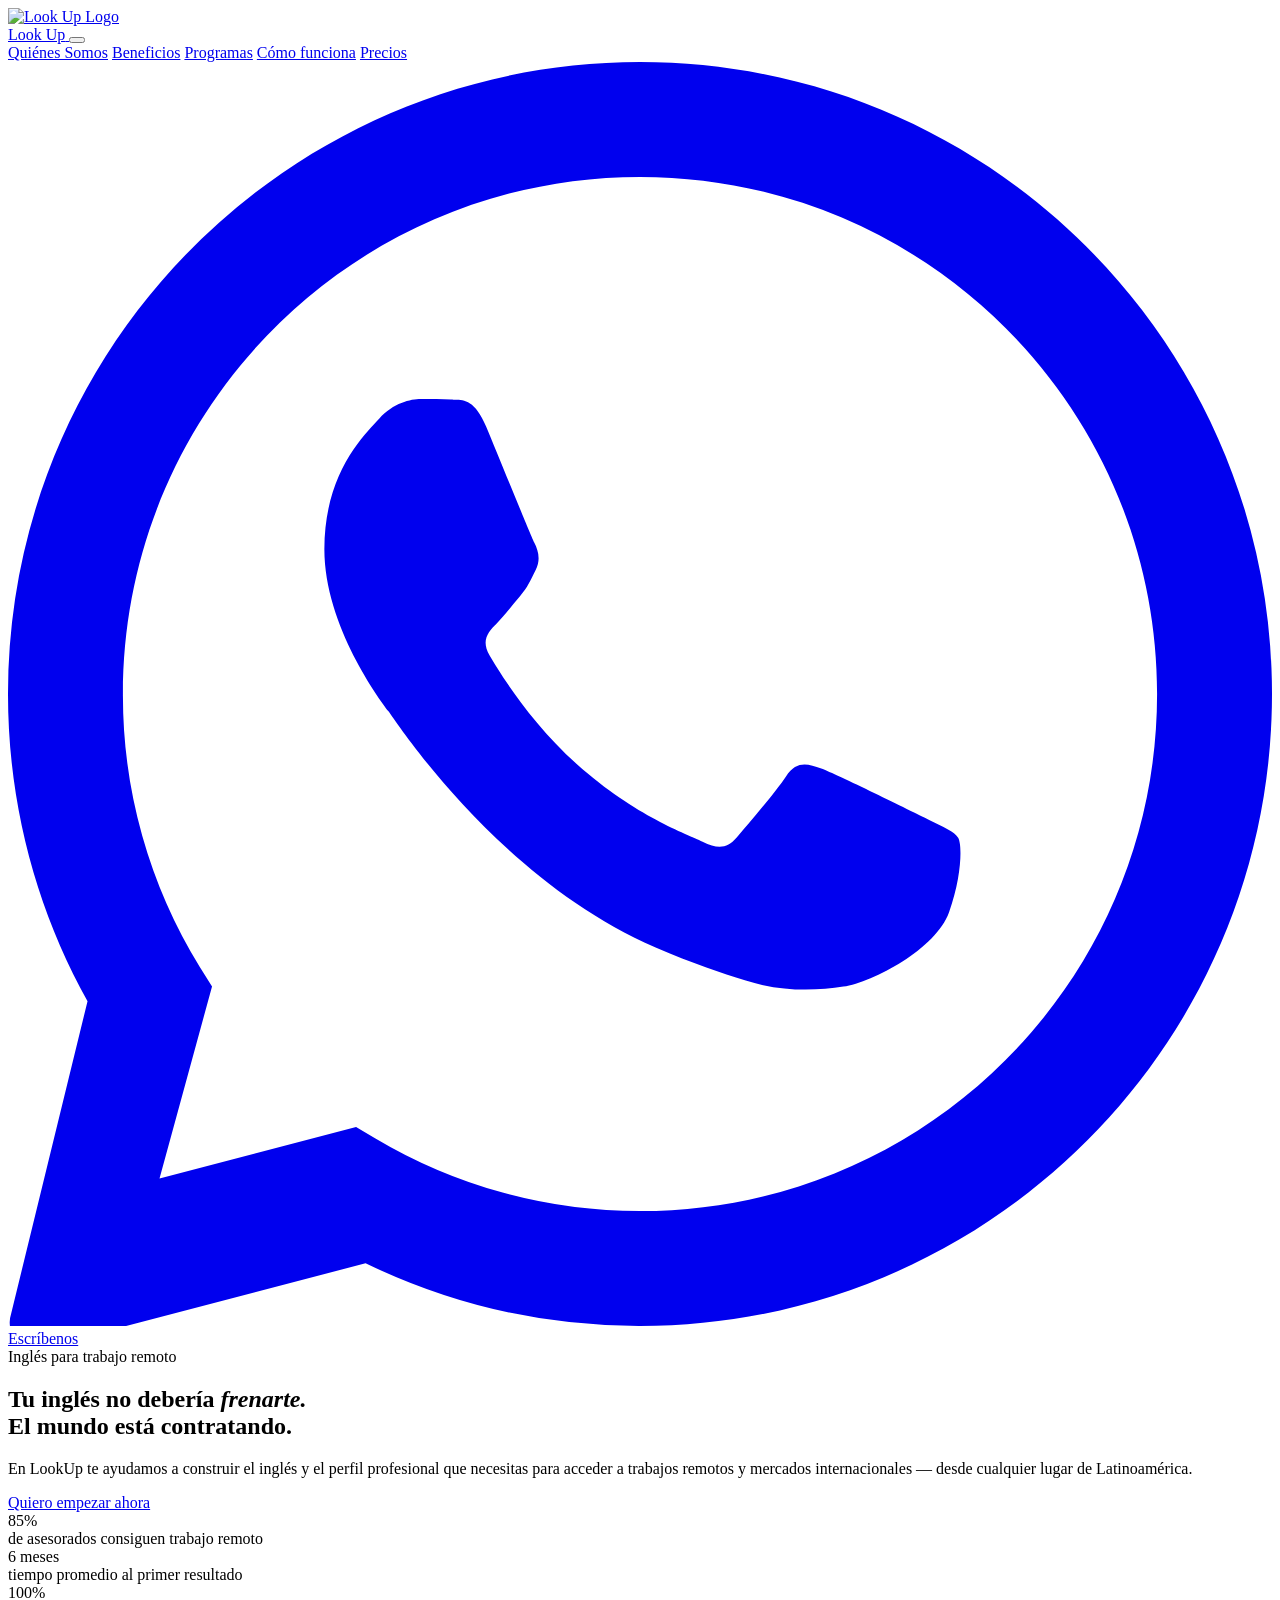
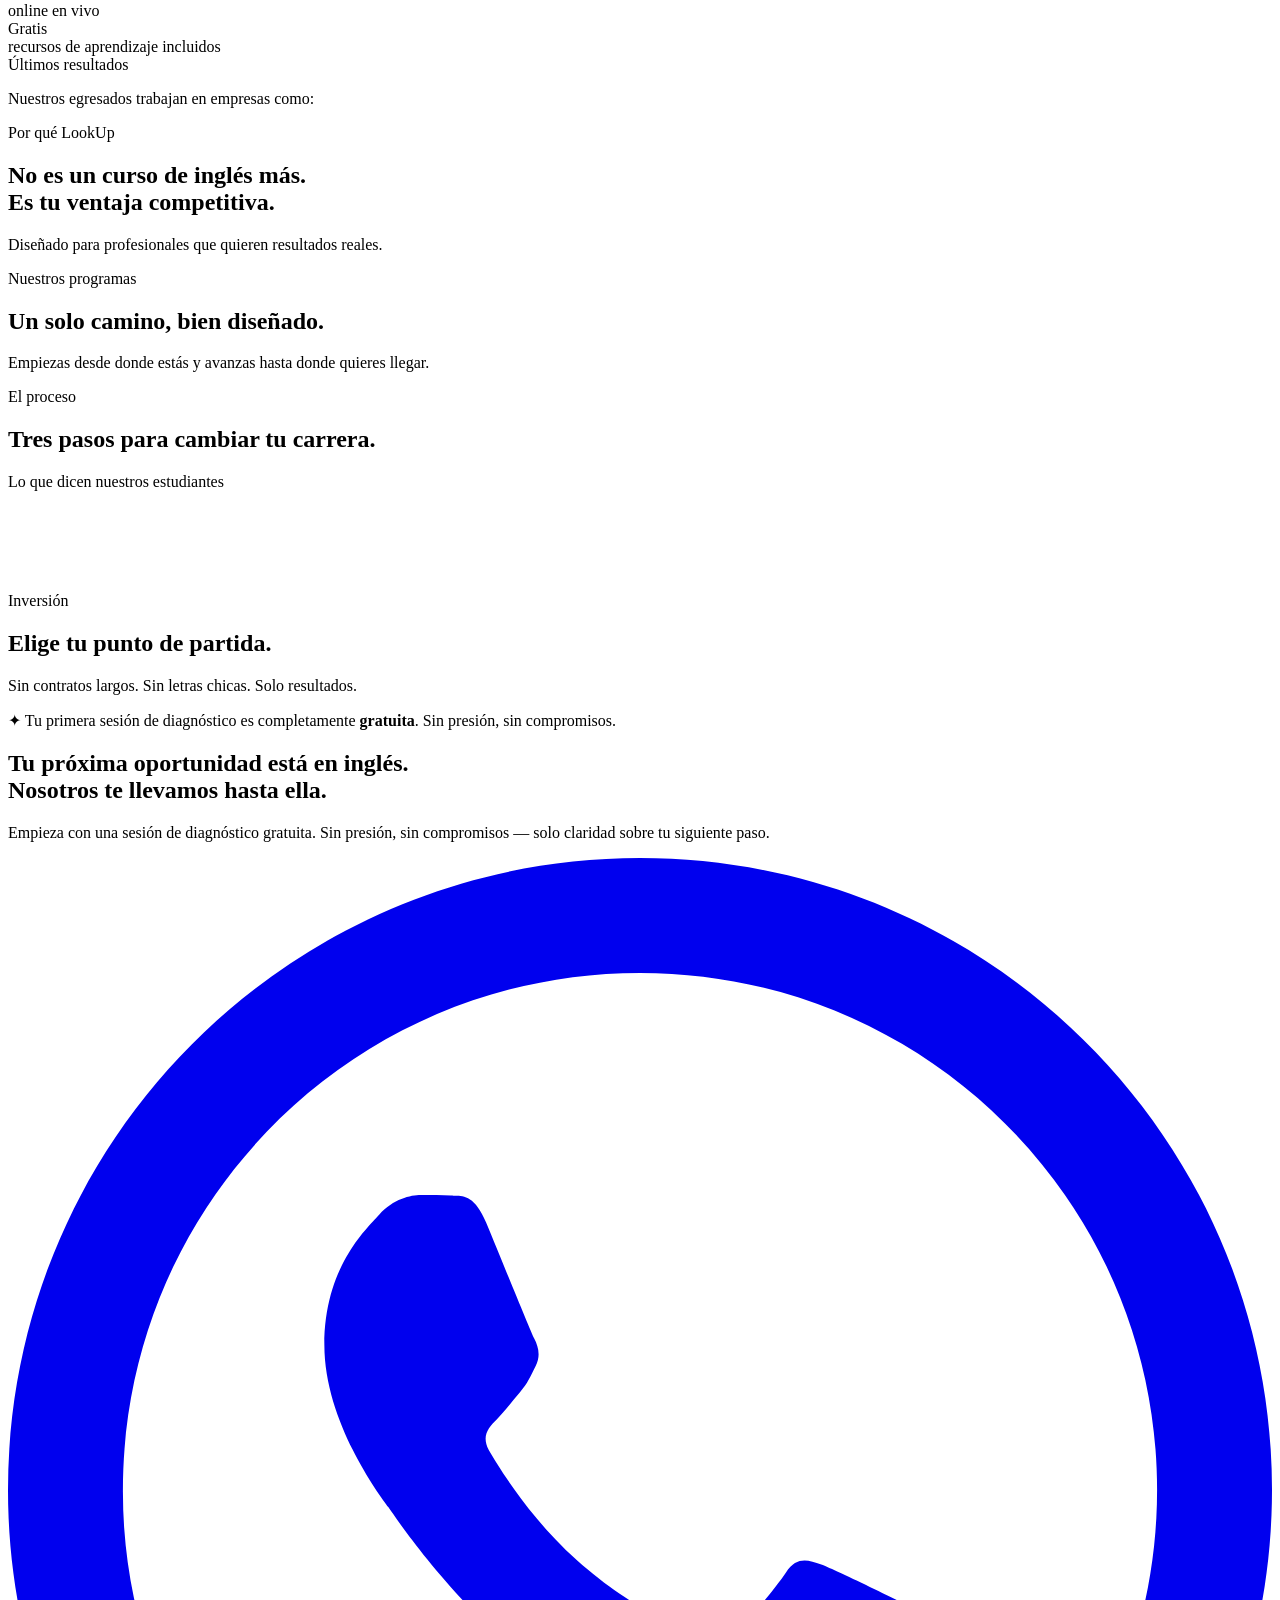
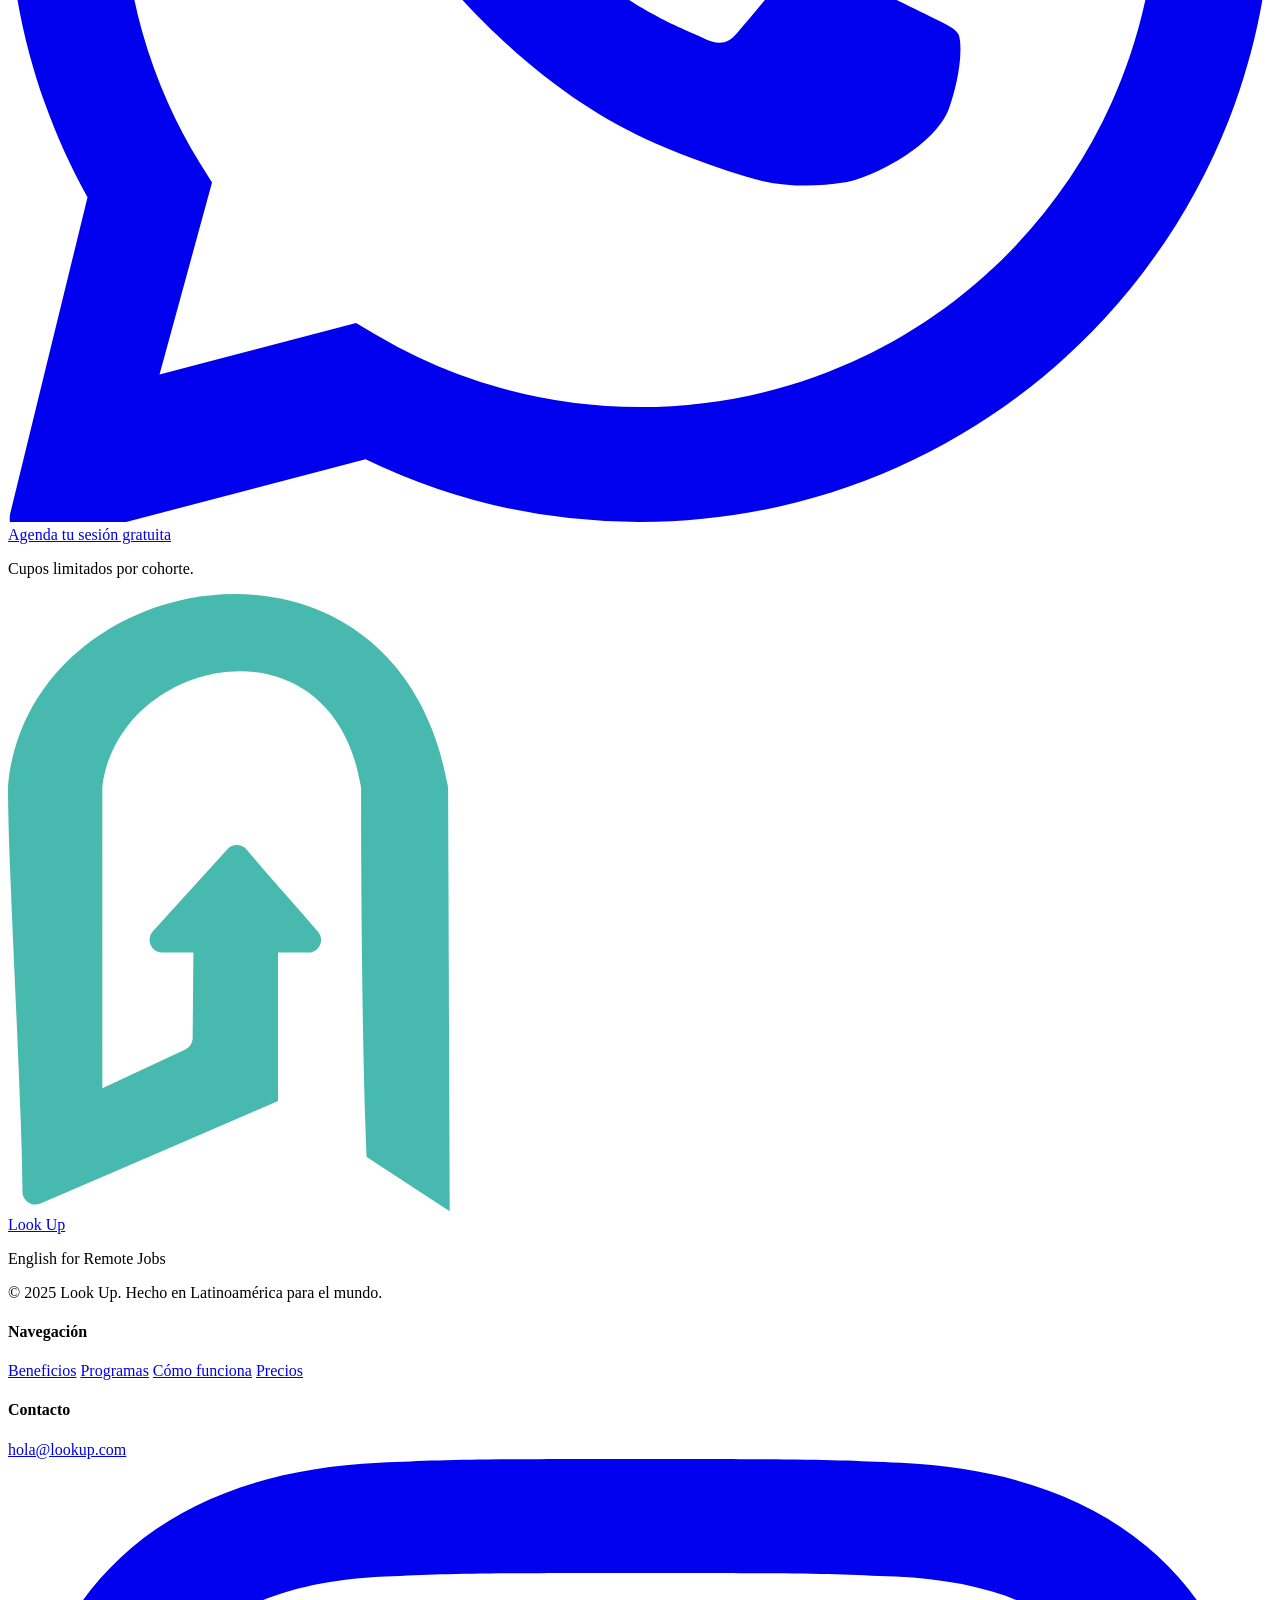
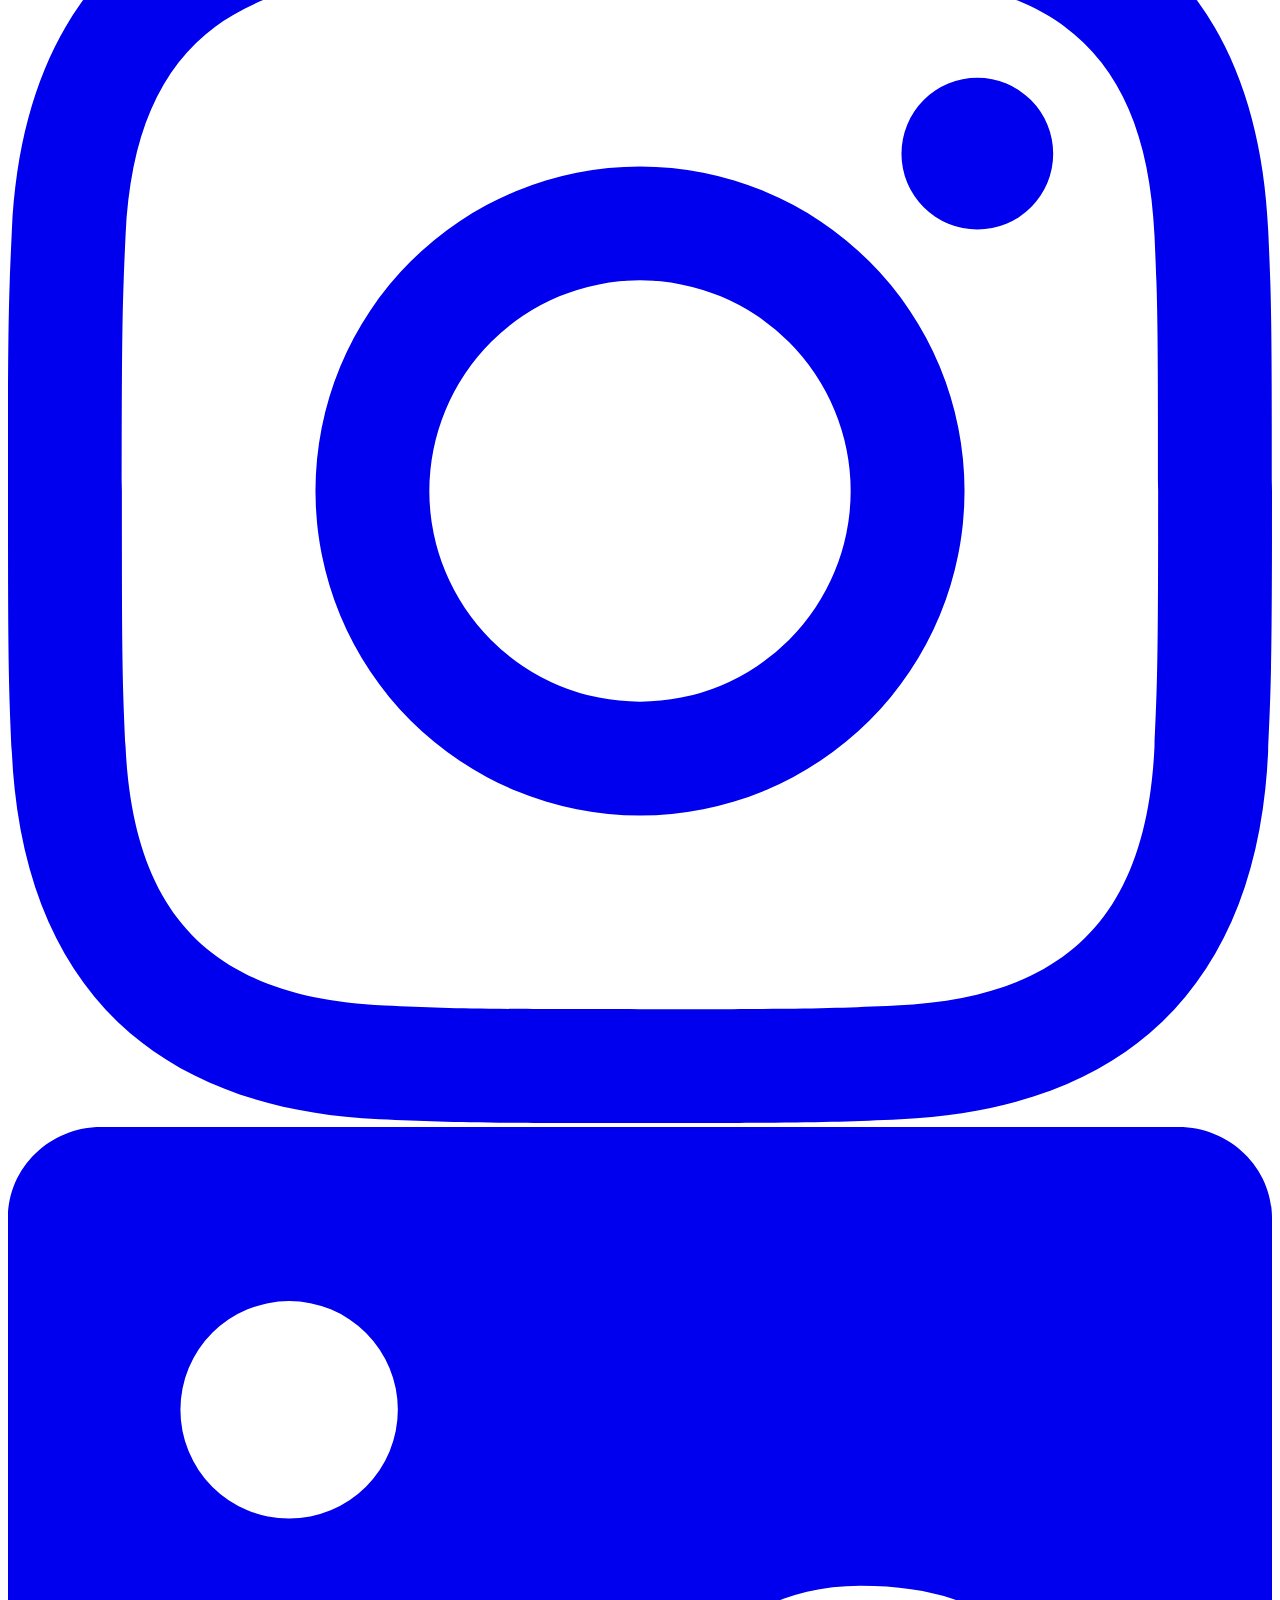
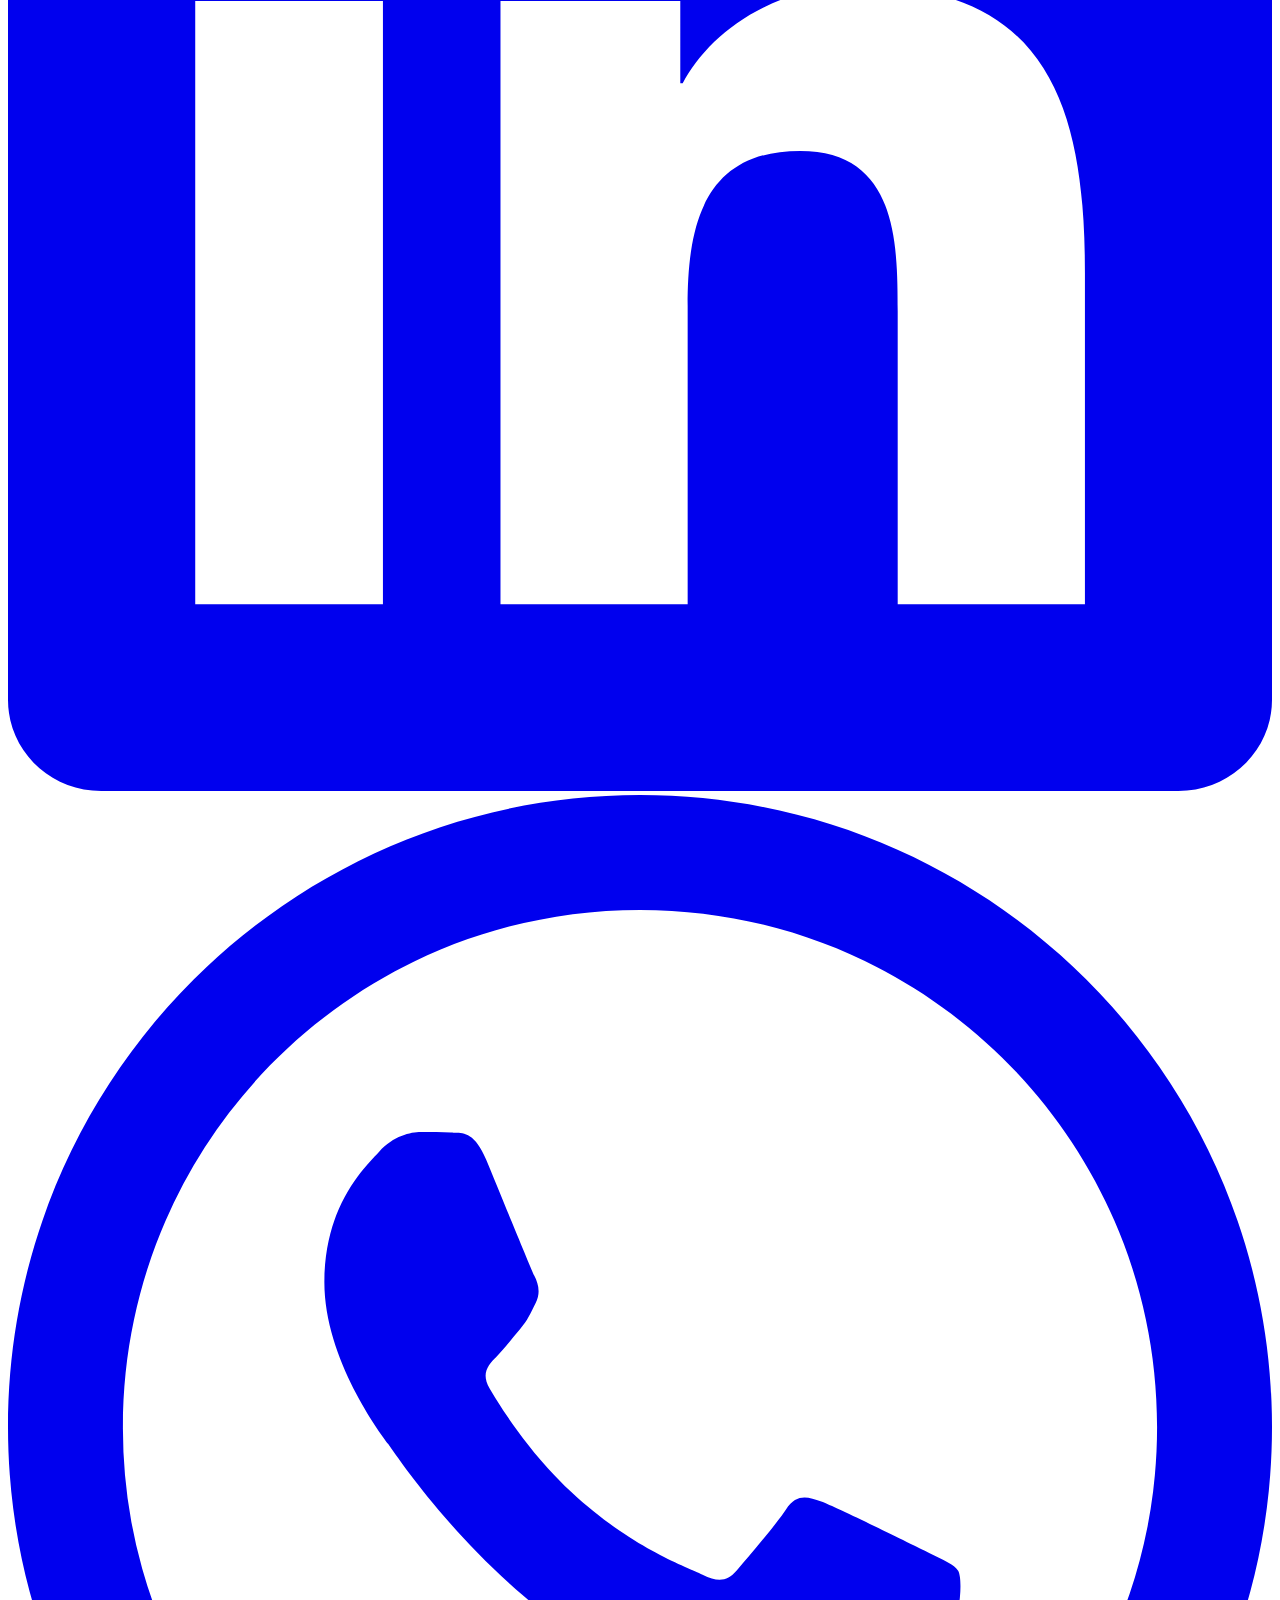
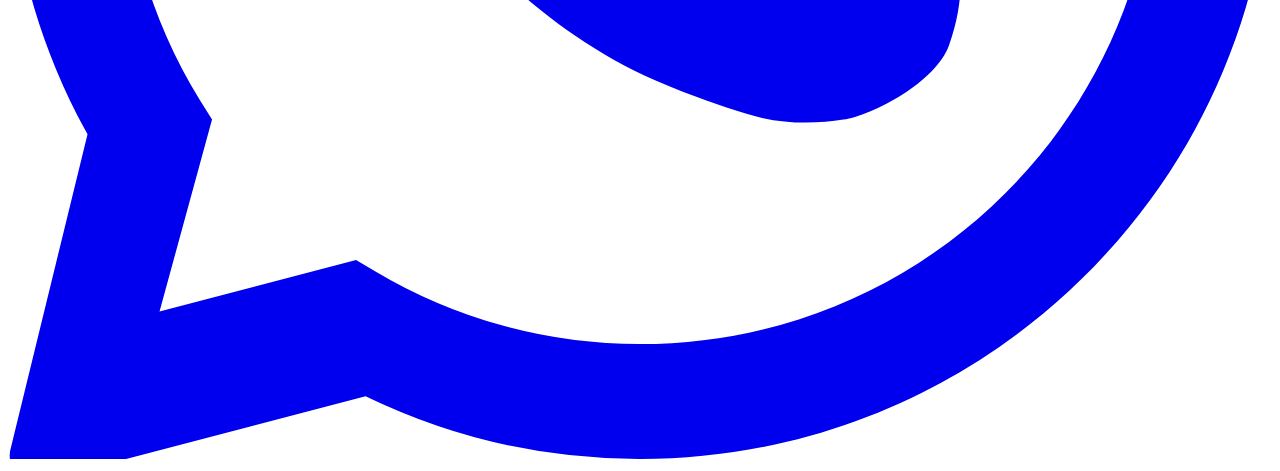
==== index.html @ 1da0ea74 "new file:   Images/LookUpLogoHorisontal.png 	new file:   Images/LookUpSingleLogo.svg 	new file:   Im" ====
<!DOCTYPE html>
<html lang="es">
<head>
  <meta charset="UTF-8" />
  <meta name="viewport" content="width=device-width, initial-scale=1.0" />
  <title>Look Up — English for Remote Jobs</title>
  <link rel="preconnect" href="https://fonts.googleapis.com" />
  <link rel="preconnect" href="https://fonts.gstatic.com" crossorigin />
  <link href="https://fonts.googleapis.com/css2?family=Inter:wght@400;500;600;700;800&display=swap" rel="stylesheet" />
  <link rel="stylesheet" href="/Front-End/Styles/landing-page.css" />
</head>
<body>

  <!-- ── NAV ── -->
  <nav id="navbar">
    <div class="container nav-inner">
      <a href="#" class="logo">
        <div class="logo-icon">
          <img src="/Front-End/Images/LookUpSingleLogo.svg" alt="Look Up Logo" />
        </div>
        <span>Look Up</span>
      </a>

      <button class="nav-toggle" id="navToggle" aria-label="Abrir menú">
        <span></span><span></span><span></span>
      </button>

      <div class="nav-links" id="navLinks">
        <a href="/Front-End/aboutUs.html">Quiénes Somos</a>
        <a href="#beneficios">Beneficios</a>
        <a href="#programas">Programas</a>
        <a href="#como-funciona">Cómo funciona</a>
        <a href="#precios">Precios</a>
        <a href="https://wa.link/rjn44n" target="_blank" class="btn-whatsapp">
          <svg class="wa-icon" viewBox="0 0 24 24" fill="currentColor">
            <path d="M17.472 14.382c-.297-.149-1.758-.867-2.03-.967-.273-.099-.471-.148-.67.15-.197.297-.767.966-.94 1.164-.173.199-.347.223-.644.075-.297-.15-1.255-.463-2.39-1.475-.883-.788-1.48-1.761-1.653-2.059-.173-.297-.018-.458.13-.606.134-.133.298-.347.446-.52.149-.174.198-.298.298-.497.099-.198.05-.371-.025-.52-.075-.149-.669-1.612-.916-2.207-.242-.579-.487-.5-.669-.51-.173-.008-.371-.01-.57-.01-.198 0-.52.074-.792.372-.272.297-1.04 1.016-1.04 2.479 0 1.462 1.065 2.875 1.213 3.074.149.198 2.096 3.2 5.077 4.487.709.306 1.262.489 1.694.625.712.227 1.36.195 1.871.118.571-.085 1.758-.719 2.006-1.413.248-.694.248-1.289.173-1.413-.074-.124-.272-.198-.57-.347z"/>
            <path d="M12 0C5.373 0 0 5.373 0 12c0 2.117.549 4.107 1.51 5.833L.057 23.776a.5.5 0 00.609.637l6.123-1.604A11.945 11.945 0 0012 24c6.627 0 12-5.373 12-12S18.627 0 12 0zm0 21.818a9.808 9.808 0 01-5.031-1.383l-.36-.214-3.732.978.997-3.645-.235-.374A9.818 9.818 0 012.182 12C2.182 6.57 6.57 2.182 12 2.182S21.818 6.57 21.818 12 17.43 21.818 12 21.818z"/>
          </svg>
          Escríbenos
        </a>
      </div>
    </div>
  </nav>

  <!-- ── HERO ── -->
  <section id="hero">
    <div class="container hero-grid">

      <div class="hero-copy">
        <div class="hero-badge">
          <span class="badge-dot"></span>
          Inglés para trabajo remoto
        </div>
        <h1>Tu inglés no debería <em>frenarte.</em><br>El mundo está contratando.</h1>
        <p>En LookUp te ayudamos a construir el inglés y el perfil profesional que necesitas para acceder a trabajos remotos y mercados internacionales — desde cualquier lugar de Latinoamérica.</p>
        <a href="https://wa.me/TUNUMERO" target="_blank" class="btn-primary">Quiero empezar ahora</a>

        <div class="hero-stats">
          <div class="hero-stat">
            <div class="hero-stat-num">85%</div>
            <div class="hero-stat-label">de asesorados consiguen trabajo remoto</div>
          </div>
          <div class="hero-stat">
            <div class="hero-stat-num">6 meses</div>
            <div class="hero-stat-label">tiempo promedio al primer resultado</div>
          </div>
          <div class="hero-stat">
            <div class="hero-stat-num">100%</div>
            <div class="hero-stat-label">online en vivo</div>
          </div>
          <div class="hero-stat">
            <div class="hero-stat-num">Gratis</div>
            <div class="hero-stat-label">recursos de aprendizaje incluidos</div>
          </div>
        </div>
      </div>

      <div class="hero-visual">
        <div class="hero-card">
          <div class="card-header">
            <span class="live-dot"></span>
            <span>Últimos resultados</span>
          </div>
          <div id="heroCarousel" class="carousel-track"></div>
          <div id="heroDots" class="carousel-dots"></div>
        </div>
      </div>

    </div>
  </section>

  <!-- ── TRUST BAR ── -->
  <section id="trust">
    <div class="container trust-inner">
      <p class="trust-label">Nuestros egresados trabajan en empresas como:</p>
      <div id="trustLogos" class="trust-logos"></div>
    </div>
  </section>

  <!-- ── BENEFICIOS ── -->
 <section id="beneficios">
    <div class="container">
      <div class="section-header center">
        <span class="section-tag">Por qué LookUp</span>
        <h2 class="section-title">No es un curso de inglés más.<br>Es tu ventaja competitiva.</h2>
        <p class="section-sub">Diseñado para profesionales que quieren resultados reales.</p>
      </div>
      <div class="benefits-grid" id="benefitsGrid"></div>
    </div>
  </section>

  <!-- ── PROGRAMAS ── -->
  <section id="programas">
    <div class="container">
      <div class="section-header center">
        <span class="section-tag">Nuestros programas</span>
        <h2 class="section-title">Un solo camino, bien diseñado.</h2>
        <p class="section-sub">Empiezas desde donde estás y avanzas hasta donde quieres llegar.</p>
      </div>
      <div class="programs-grid" id="programsGrid"></div>
    </div>
  </section>

  <!-- ── CÓMO FUNCIONA ── -->
  <section id="como-funciona">
    <div class="container">
      <div class="section-header center">
        <span class="section-tag">El proceso</span>
        <h2 class="section-title">Tres pasos para cambiar tu carrera.</h2>
      </div>
      <div class="steps-grid" id="stepsGrid"></div>
    </div>
  </section>

  <!-- ── TESTIMONIOS ── -->
  <section id="testimonios">
    <div class="container">
      <div class="section-header center">
        <span class="section-tag">Lo que dicen nuestros estudiantes</span>
        <h2 class="section-title" style="color:white;">Ellos ya dieron el primer paso.</h2>
        <p class="section-sub" style="color:rgba(255,255,255,0.6);">Profesionales latinoamericanos que apostaron por su crecimiento.</p>
      </div>
      <div class="testimonials-grid" id="testimonialsGrid"></div>
    </div>
  </section>

  <!-- ── PRECIOS ── -->
  <section id="precios">
    <div class="container">
      <div class="section-header center">
        <span class="section-tag">Inversión</span>
        <h2 class="section-title">Elige tu punto de partida.</h2>
        <p class="section-sub">Sin contratos largos. Sin letras chicas. Solo resultados.</p>
      </div>
      <div class="pricing-grid" id="pricingGrid"></div>
      <p class="pricing-note">✦ Tu primera sesión de diagnóstico es completamente <strong>gratuita</strong>. Sin presión, sin compromisos.</p>
    </div>
  </section>

  <!-- ── CTA FINAL ── -->
  <section id="cta-final">
    <div class="container cta-final-inner">
      <h2>Tu próxima oportunidad está en inglés.<br><span>Nosotros te llevamos hasta ella.</span></h2>
      <p>Empieza con una sesión de diagnóstico gratuita. Sin presión, sin compromisos — solo claridad sobre tu siguiente paso.</p>
      <a href="https://wa.me/+59164843357" target="_blank" class="btn-primary btn-large">
        <svg class="wa-icon" viewBox="0 0 24 24" fill="currentColor">
          <path d="M17.472 14.382c-.297-.149-1.758-.867-2.03-.967-.273-.099-.471-.148-.67.15-.197.297-.767.966-.94 1.164-.173.199-.347.223-.644.075-.297-.15-1.255-.463-2.39-1.475-.883-.788-1.48-1.761-1.653-2.059-.173-.297-.018-.458.13-.606.134-.133.298-.347.446-.52.149-.174.198-.298.298-.497.099-.198.05-.371-.025-.52-.075-.149-.669-1.612-.916-2.207-.242-.579-.487-.5-.669-.51-.173-.008-.371-.01-.57-.01-.198 0-.52.074-.792.372-.272.297-1.04 1.016-1.04 2.479 0 1.462 1.065 2.875 1.213 3.074.149.198 2.096 3.2 5.077 4.487.709.306 1.262.489 1.694.625.712.227 1.36.195 1.871.118.571-.085 1.758-.719 2.006-1.413.248-.694.248-1.289.173-1.413-.074-.124-.272-.198-.57-.347z"/>
          <path d="M12 0C5.373 0 0 5.373 0 12c0 2.117.549 4.107 1.51 5.833L.057 23.776a.5.5 0 00.609.637l6.123-1.604A11.945 11.945 0 0012 24c6.627 0 12-5.373 12-12S18.627 0 12 0zm0 21.818a9.808 9.808 0 01-5.031-1.383l-.36-.214-3.732.978.997-3.645-.235-.374A9.818 9.818 0 012.182 12C2.182 6.57 6.57 2.182 12 2.182S21.818 6.57 21.818 12 17.43 21.818 12 21.818z"/>
        </svg>
        Agenda tu sesión gratuita
      </a>
      <p class="cta-note">Cupos limitados por cohorte.</p>
    </div>
  </section>

  <!-- ── FOOTER ── -->
  <footer id="footer">
    <div class="container footer-inner">
      <div class="footer-brand">
        <a href="#" class="logo logo-light">
          <div class="logo-icon">
            <img src="./Images/LookUpSingleLogo.svg" alt="Look Up Logo" />
          </div>
          <span>Look Up</span>
        </a>
        <p class="footer-tagline">English for Remote Jobs</p>
        <p class="footer-copy">© 2025 Look Up. Hecho en Latinoamérica para el mundo.</p>
      </div>
      <div class="footer-links">
        <h4>Navegación</h4>
        <a href="#beneficios">Beneficios</a>
        <a href="#programas">Programas</a>
        <a href="#como-funciona">Cómo funciona</a>
        <a href="#precios">Precios</a>
      </div>
      <div class="footer-contact">
        <h4>Contacto</h4>
        <a href="mailto:hola@lookup.com">hola@lookup.com</a>
        <div class="social-links">
          <a href="https://www.instagram.com/look_up_aprende_ingles?utm_source=ig_web_button_share_sheet&igsh=ZDNlZDc0MzIxNw==" aria-label="Instagram" class="social-btn">
            <svg viewBox="0 0 24 24" fill="currentColor"><path d="M12 2.163c3.204 0 3.584.012 4.85.07 3.252.148 4.771 1.691 4.919 4.919.058 1.265.069 1.645.069 4.849 0 3.205-.012 3.584-.069 4.849-.149 3.225-1.664 4.771-4.919 4.919-1.266.058-1.644.07-4.85.07-3.204 0-3.584-.012-4.849-.07-3.26-.149-4.771-1.699-4.919-4.92-.058-1.265-.07-1.644-.07-4.849 0-3.204.013-3.583.07-4.849.149-3.227 1.664-4.771 4.919-4.919 1.266-.057 1.645-.069 4.849-.069zM12 0C8.741 0 8.333.014 7.053.072 2.695.272.273 2.69.073 7.052.014 8.333 0 8.741 0 12c0 3.259.014 3.668.072 4.948.2 4.358 2.618 6.78 6.98 6.98C8.333 23.986 8.741 24 12 24c3.259 0 3.668-.014 4.948-.072 4.354-.2 6.782-2.618 6.979-6.98.059-1.28.073-1.689.073-4.948 0-3.259-.014-3.667-.072-4.947-.196-4.354-2.617-6.78-6.979-6.98C15.668.014 15.259 0 12 0zm0 5.838a6.162 6.162 0 100 12.324 6.162 6.162 0 000-12.324zM12 16a4 4 0 110-8 4 4 0 010 8zm6.406-11.845a1.44 1.44 0 100 2.881 1.44 1.44 0 000-2.881z"/></svg>
          </a>
          <a href="https://www.linkedin.com/company/lookuplearningtowork/" aria-label="LinkedIn" class="social-btn">
            <svg viewBox="0 0 24 24" fill="currentColor"><path d="M20.447 20.452h-3.554v-5.569c0-1.328-.027-3.037-1.852-3.037-1.853 0-2.136 1.445-2.136 2.939v5.667H9.351V9h3.414v1.561h.046c.477-.9 1.637-1.85 3.37-1.85 3.601 0 4.267 2.37 4.267 5.455v6.286zM5.337 7.433a2.062 2.062 0 01-2.063-2.065 2.064 2.064 0 112.063 2.065zm1.782 13.019H3.555V9h3.564v11.452zM22.225 0H1.771C.792 0 0 .774 0 1.729v20.542C0 23.227.792 24 1.771 24h20.451C23.2 24 24 23.227 24 22.271V1.729C24 .774 23.2 0 22.222 0h.003z"/></svg>
          </a>
          <a href="https://wa.link/puxu5v" target="_blank" aria-label="WhatsApp" class="social-btn">
            <svg viewBox="0 0 24 24" fill="currentColor"><path d="M17.472 14.382c-.297-.149-1.758-.867-2.03-.967-.273-.099-.471-.148-.67.15-.197.297-.767.966-.94 1.164-.173.199-.347.223-.644.075-.297-.15-1.255-.463-2.39-1.475-.883-.788-1.48-1.761-1.653-2.059-.173-.297-.018-.458.13-.606.134-.133.298-.347.446-.52.149-.174.198-.298.298-.497.099-.198.05-.371-.025-.52-.075-.149-.669-1.612-.916-2.207-.242-.579-.487-.5-.669-.51-.173-.008-.371-.01-.57-.01-.198 0-.52.074-.792.372-.272.297-1.04 1.016-1.04 2.479 0 1.462 1.065 2.875 1.213 3.074.149.198 2.096 3.2 5.077 4.487.709.306 1.262.489 1.694.625.712.227 1.36.195 1.871.118.571-.085 1.758-.719 2.006-1.413.248-.694.248-1.289.173-1.413-.074-.124-.272-.198-.57-.347z"/><path d="M12 0C5.373 0 0 5.373 0 12c0 2.117.549 4.107 1.51 5.833L.057 23.776a.5.5 0 00.609.637l6.123-1.604A11.945 11.945 0 0012 24c6.627 0 12-5.373 12-12S18.627 0 12 0zm0 21.818a9.808 9.808 0 01-5.031-1.383l-.36-.214-3.732.978.997-3.645-.235-.374A9.818 9.818 0 012.182 12C2.182 6.57 6.57 2.182 12 2.182S21.818 6.57 21.818 12 17.43 21.818 12 21.818z"/></svg>
          </a>
        </div>
      </div>
    </div>
  </footer>

<script src="/Front-End/data.js"></script>
<script src="/Front-End/main.js"></script>
</body>
</html>
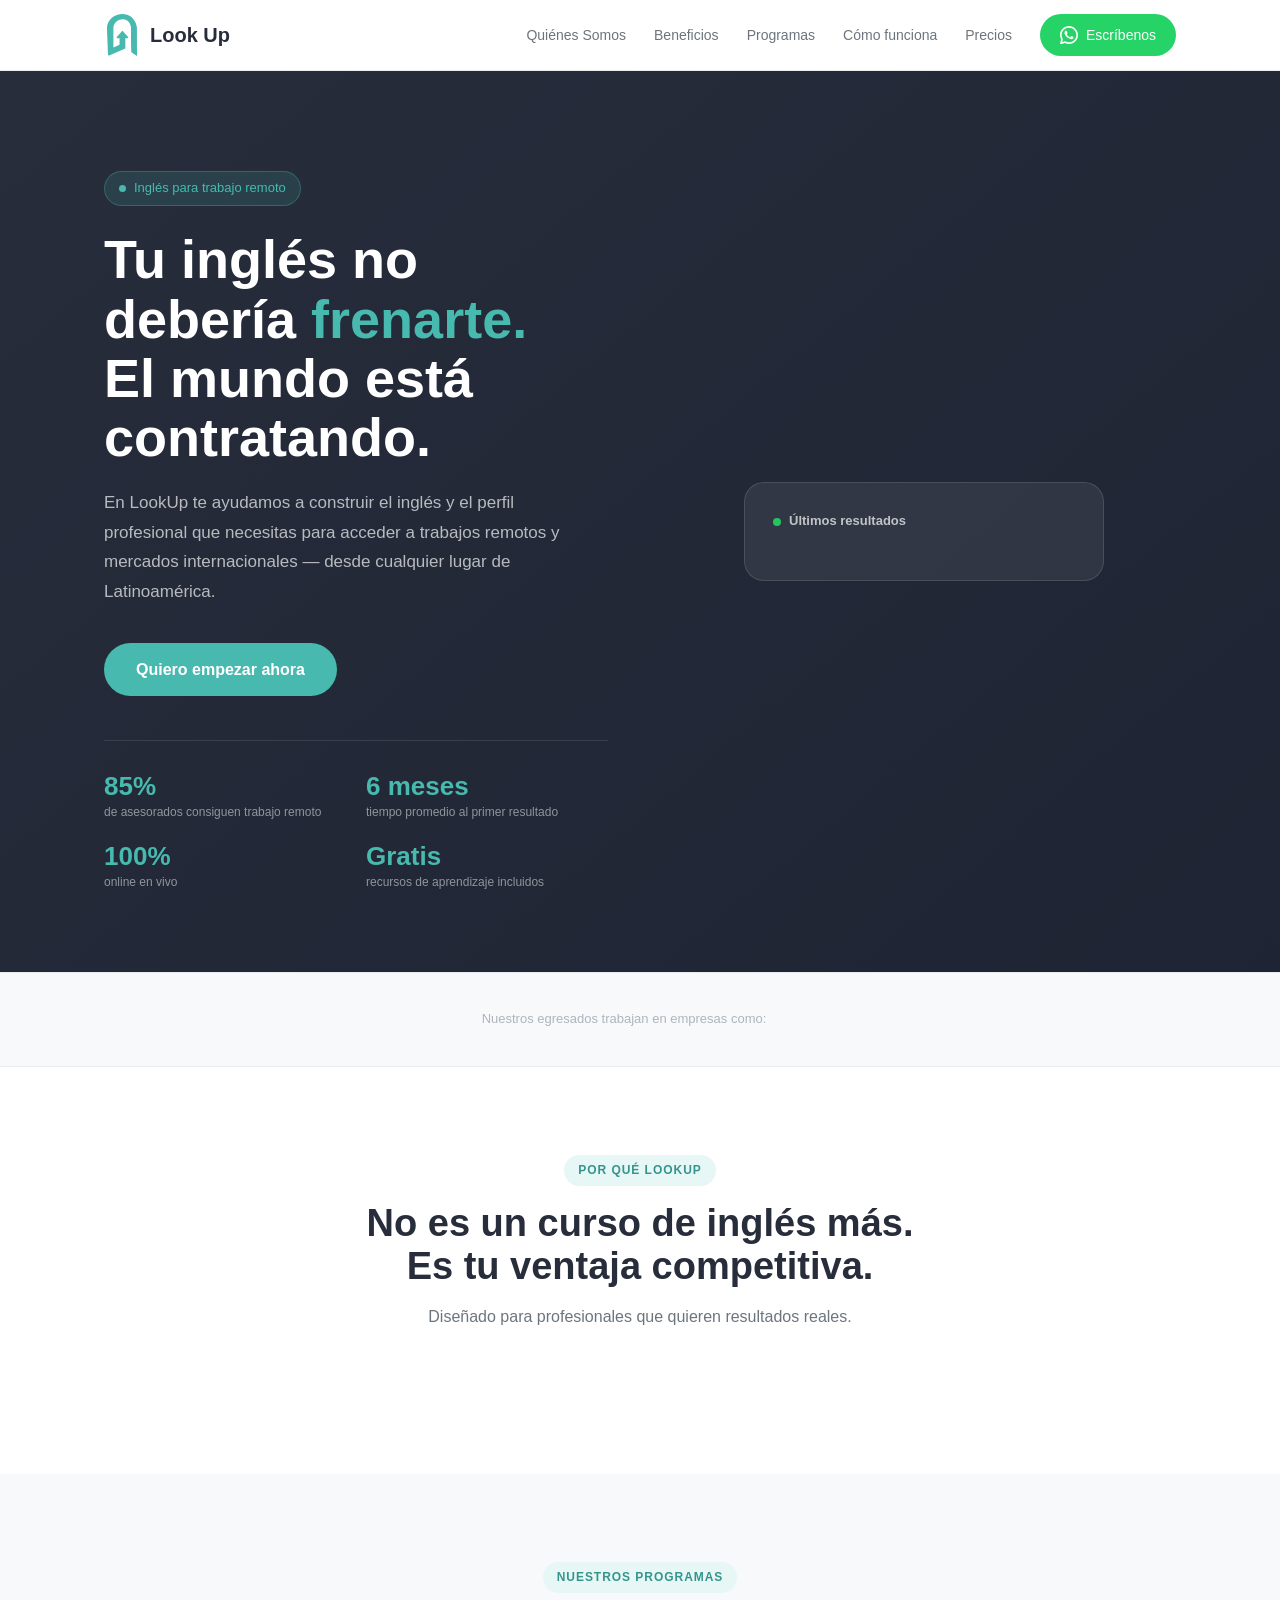
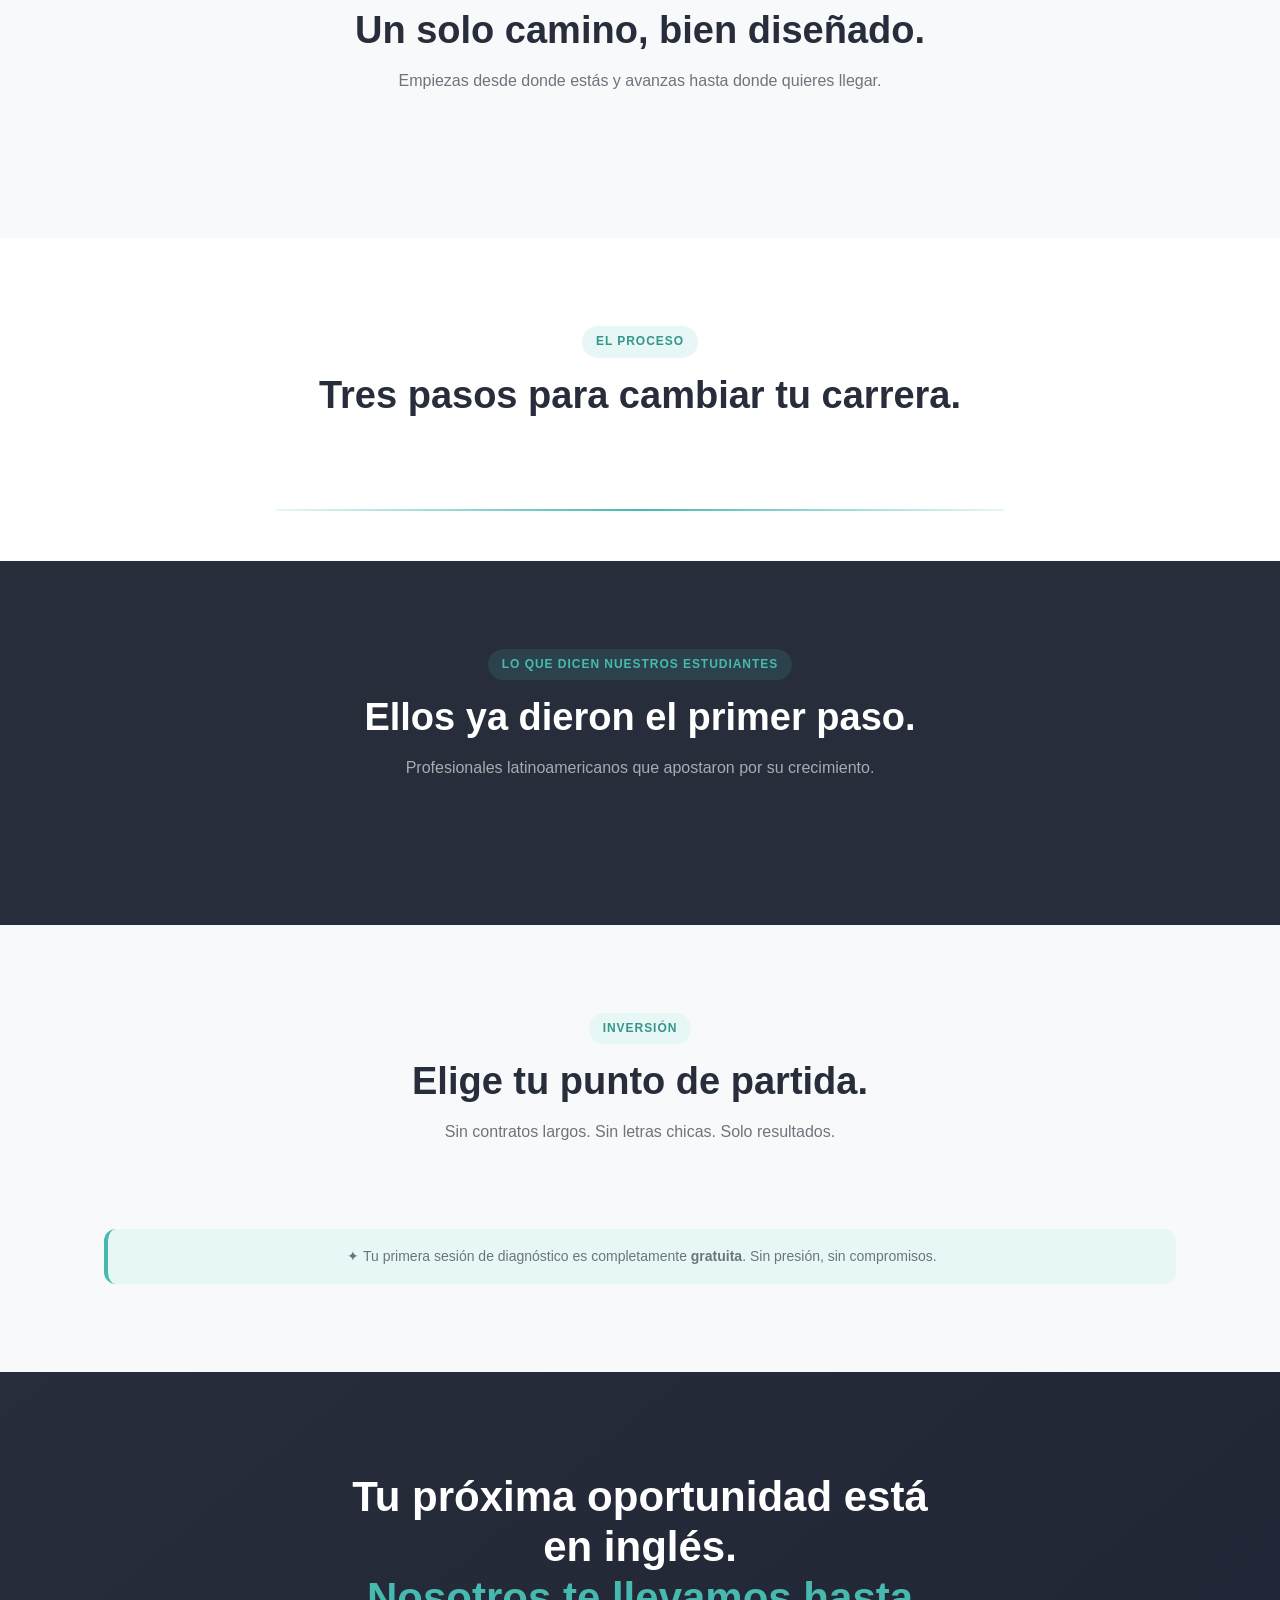
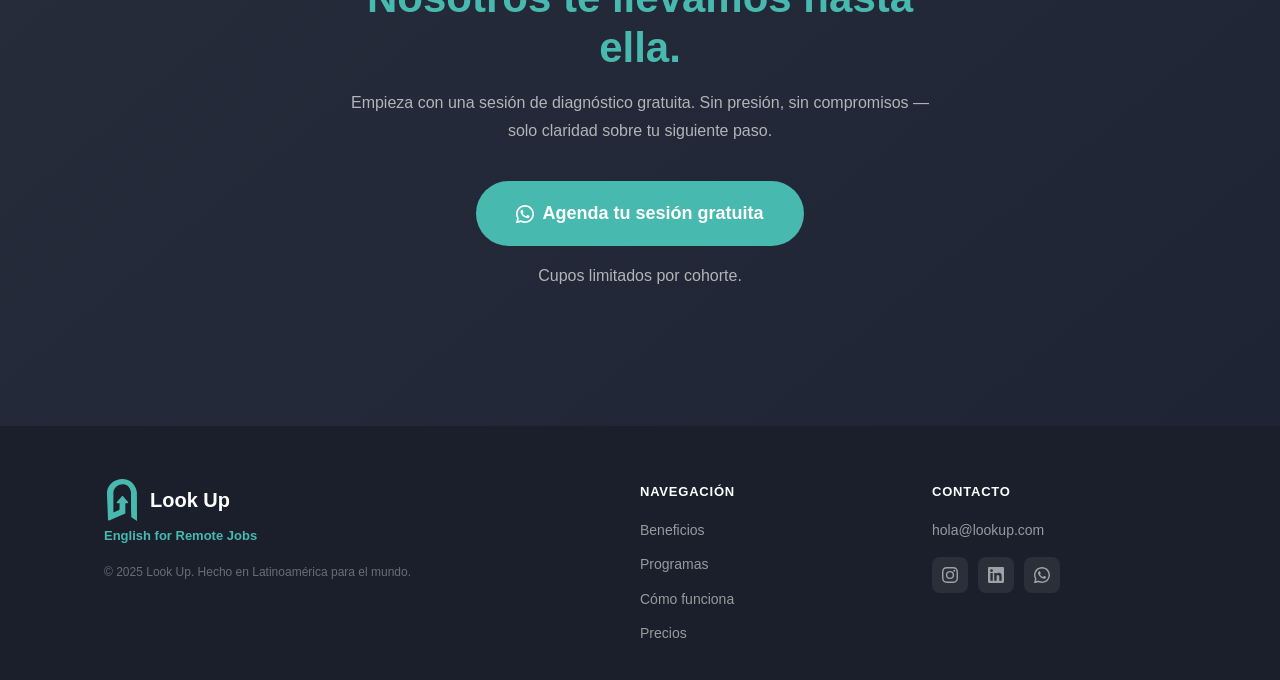
==== commit 08142228: "modified:   index.html" ====
--- a/index.html
+++ b/index.html
@@ -7,16 +7,16 @@
   <link rel="preconnect" href="https://fonts.googleapis.com" />
   <link rel="preconnect" href="https://fonts.gstatic.com" crossorigin />
   <link href="https://fonts.googleapis.com/css2?family=Inter:wght@400;500;600;700;800&display=swap" rel="stylesheet" />
-  <link rel="stylesheet" href="/Front-End/Styles/landing-page.css" />
+  <link rel="stylesheet" href="Styles/landing-page.css" />
 </head>
 <body>
 
   <!-- ── NAV ── -->
   <nav id="navbar">
     <div class="container nav-inner">
-      <a href="#" class="logo">
+      <a href="/index.html" class="logo">
         <div class="logo-icon">
-          <img src="/Front-End/Images/LookUpSingleLogo.svg" alt="Look Up Logo" />
+          <img src="Images/LookUpSingleLogo.svg" alt="Look Up Logo" />
         </div>
         <span>Look Up</span>
       </a>
--- a/Styles/landing-page.css
+++ b/Styles/landing-page.css
@@ -0,0 +1,894 @@
+/* ═══════════════════════════════════════════
+   DESIGN SYSTEM
+   Primary:  #47B9AF (teal)
+   Dark:     #272D3B (navy)
+   Font:     Inter
+═══════════════════════════════════════════ */
+
+:root {
+  --teal:        #47B9AF;
+  --teal-dark:   #35958C;
+  --teal-light:  #E6F7F6;
+  --navy:        #272D3B;
+  --navy-light:  #3D4559;
+  --white:       #FFFFFF;
+  --gray-50:     #F8F9FA;
+  --gray-100:    #F1F3F5;
+  --gray-200:    #E9ECEF;
+  --gray-400:    #ADB5BD;
+  --gray-600:    #6C757D;
+  --wa-green:    #25D366;
+  --wa-dark:     #1DA851;
+  --font:        'Inter', sans-serif;
+  --radius-sm:   8px;
+  --radius-md:   12px;
+  --radius-lg:   20px;
+  --radius-pill: 50px;
+  --shadow:      0 4px 24px rgba(39, 45, 59, 0.08);
+  --shadow-lg:   0 8px 40px rgba(39, 45, 59, 0.14);
+}
+
+/* ── RESET ── */
+*, *::before, *::after { box-sizing: border-box; margin: 0; padding: 0; }
+html { scroll-behavior: smooth; }
+body { font-family: var(--font); color: var(--navy); background: var(--white); line-height: 1.6; }
+a { text-decoration: none; color: inherit; }
+img { max-width: 100%; display: block; }
+
+/* ── LAYOUT ── */
+.container { max-width: 1120px; margin: 0 auto; padding: 0 24px; }
+section { padding: 88px 0; }
+
+/* ── TYPOGRAPHY UTILITIES ── */
+.section-tag {
+  display: inline-block;
+  background: var(--teal-light);
+  color: var(--teal-dark);
+  font-size: 12px;
+  font-weight: 600;
+  letter-spacing: 0.08em;
+  text-transform: uppercase;
+  padding: 6px 14px;
+  border-radius: var(--radius-pill);
+  margin-bottom: 16px;
+}
+.section-title {
+  font-size: clamp(26px, 4vw, 38px);
+  font-weight: 800;
+  color: var(--navy);
+  line-height: 1.15;
+  margin-bottom: 14px;
+}
+.section-sub {
+  font-size: 16px;
+  color: var(--gray-600);
+  line-height: 1.7;
+  max-width: 560px;
+}
+.section-header.center { text-align: center; margin-bottom: 56px; }
+.section-header.center .section-sub { margin: 0 auto; }
+
+/* ── BUTTONS ── */
+.btn-primary {
+  display: inline-flex;
+  align-items: center;
+  gap: 8px;
+  background: var(--teal);
+  color: var(--white);
+  font-family: var(--font);
+  font-size: 16px;
+  font-weight: 600;
+  padding: 14px 32px;
+  border-radius: var(--radius-pill);
+  border: none;
+  cursor: pointer;
+  transition: background 0.2s, transform 0.15s;
+}
+.btn-primary:hover { background: var(--teal-dark); transform: translateY(-2px); }
+.btn-primary.btn-large { font-size: 18px; padding: 18px 40px; }
+
+.btn-whatsapp {
+  display: inline-flex;
+  align-items: center;
+  gap: 8px;
+  background: var(--wa-green);
+  color: var(--white)!important;
+  font-family: var(--font);
+  font-size: 14px;
+  font-weight: 600;
+  padding: 10px 20px;
+  border-radius: var(--radius-pill);
+  transition: background 0.2s, transform 0.15s;
+}
+.btn-whatsapp:hover { background: var(--wa-dark); transform: translateY(-1px); }
+.wa-icon { width: 18px; height: 18px; flex-shrink: 0; }
+
+/* ═══════════════════════════════════════════
+   NAV
+═══════════════════════════════════════════ */
+#navbar {
+  position: sticky;
+  top: 0;
+  z-index: 100;
+  background: rgba(255, 255, 255, 0.96);
+  backdrop-filter: blur(10px);
+  border-bottom: 1px solid var(--gray-200);
+  padding: 14px 0;
+}
+.nav-inner { display: flex; align-items: center; justify-content: space-between; gap: 24px; }
+
+.logo {
+  display: flex;
+  align-items: center;
+  gap: 10px;
+  font-size: 20px;
+  font-weight: 800;
+  color: var(--navy);
+  flex-shrink: 0;
+}
+.logo-icon {
+  width: 36px;
+  height: 36px;
+  /*background: var(--navy);*/
+  border-radius: var(--radius-sm);
+  display: flex;
+  align-items: center;
+  justify-content: center;
+}
+.logo-icon img { width: 42px; height: 42px; }
+
+.nav-links {
+  display: flex;
+  align-items: center;
+  gap: 28px;
+}
+.nav-links a {
+  font-size: 14px;
+  font-weight: 500;
+  color: var(--gray-600);
+  transition: color 0.2s;
+}
+.nav-links a:hover { color: var(--teal); }
+
+/* Hamburger */
+.nav-toggle {
+  display: none;
+  flex-direction: column;
+  gap: 5px;
+  background: none;
+  border: none;
+  cursor: pointer;
+  padding: 4px;
+}
+.nav-toggle span {
+  display: block;
+  width: 24px;
+  height: 2px;
+  background: var(--navy);
+  border-radius: 2px;
+  transition: transform 0.3s, opacity 0.3s;
+}
+
+/* ═══════════════════════════════════════════
+   HERO
+═══════════════════════════════════════════ */
+#hero {
+  background: linear-gradient(140deg, var(--navy) 0%, #1E2433 100%);
+  color: var(--white);
+  padding: 100px 0 80px;
+  overflow: hidden;
+}
+.hero-grid {
+  display: grid;
+  grid-template-columns: 1fr 1fr;
+  gap: 64px;
+  align-items: center;
+}
+
+/* Badge */
+.hero-badge {
+  display: inline-flex;
+  align-items: center;
+  gap: 8px;
+  background: rgba(71, 185, 175, 0.15);
+  border: 1px solid rgba(71, 185, 175, 0.3);
+  color: var(--teal);
+  font-size: 13px;
+  font-weight: 500;
+  padding: 6px 14px;
+  border-radius: var(--radius-pill);
+  margin-bottom: 24px;
+}
+.badge-dot {
+  width: 7px;
+  height: 7px;
+  background: var(--teal);
+  border-radius: 50%;
+  animation: pulse 2s infinite;
+}
+@keyframes pulse {
+  0%, 100% { opacity: 1; }
+  50% { opacity: 0.4; }
+}
+
+/* Headline */
+.hero-copy h1 {
+  font-size: clamp(34px, 5vw, 54px);
+  font-weight: 800;
+  line-height: 1.1;
+  color: var(--white);
+  margin-bottom: 20px;
+}
+.hero-copy h1 em { color: var(--teal); font-style: normal; }
+.hero-copy > p {
+  font-size: 17px;
+  color: rgba(255, 255, 255, 0.68);
+  max-width: 480px;
+  line-height: 1.75;
+  margin-bottom: 36px;
+}
+
+/* Stats row */
+.hero-stats {
+  display: grid;
+  grid-template-columns: repeat(2, 1fr);
+  gap: 20px;
+  margin-top: 44px;
+  padding-top: 32px;
+  border-top: 1px solid rgba(255, 255, 255, 0.1);
+}
+.hero-stat-num {
+  font-size: 26px;
+  font-weight: 800;
+  color: var(--teal);
+  line-height: 1;
+  margin-bottom: 4px;
+}
+.hero-stat-label { font-size: 12px; color: rgba(255, 255, 255, 0.5); }
+
+/* Carousel card */
+.hero-visual { display: flex; justify-content: center; }
+.hero-card {
+  background: rgba(255, 255, 255, 0.07);
+  border: 1px solid rgba(255, 255, 255, 0.12);
+  border-radius: var(--radius-lg);
+  padding: 28px;
+  width: 100%;
+  max-width: 360px;
+}
+.card-header {
+  display: flex;
+  align-items: center;
+  gap: 8px;
+  font-size: 13px;
+  font-weight: 600;
+  color: rgba(255, 255, 255, 0.7);
+  margin-bottom: 20px;
+}
+.live-dot {
+  width: 8px;
+  height: 8px;
+  background: #22C55E;
+  border-radius: 50%;
+  animation: pulse 1.5s infinite;
+}
+
+/* Carousel slide */
+.carousel-slide { display: none; }
+.carousel-slide.active { display: block; }
+.carousel-slide .slide-result {
+  font-size: 15px;
+  font-weight: 700;
+  color: var(--white);
+  margin-bottom: 12px;
+}
+.slide-meta {
+  display: flex;
+  align-items: center;
+  justify-content: space-between;
+  padding-top: 14px;
+  border-top: 1px solid rgba(255, 255, 255, 0.1);
+}
+.slide-name { font-size: 13px; font-weight: 600; color: rgba(255,255,255,0.85); }
+.slide-info { font-size: 12px; color: rgba(255,255,255,0.5); margin-top: 2px; }
+.slide-company {
+  font-size: 11px;
+  font-weight: 700;
+  background: rgba(71,185,175,0.2);
+  color: var(--teal);
+  padding: 4px 10px;
+  border-radius: var(--radius-pill);
+}
+.slide-time {
+  font-size: 12px;
+  color: rgba(255,255,255,0.5);
+  margin-top: 10px;
+}
+
+/* Dots */
+.carousel-dots {
+  display: flex;
+  gap: 6px;
+  margin-top: 20px;
+  justify-content: center;
+}
+.dot {
+  width: 6px;
+  height: 6px;
+  border-radius: 50%;
+  background: rgba(255, 255, 255, 0.25);
+  cursor: pointer;
+  transition: background 0.3s, width 0.3s;
+}
+.dot.active { background: var(--teal); width: 18px; border-radius: 3px; }
+
+/* ═══════════════════════════════════════════
+   ABOUT US
+═══════════════════════════════════════════ */
+#about { background: var(--gray-50); }
+
+.about-mv-grid {
+  display: grid;
+  grid-template-columns: 1fr 1fr;
+  gap: 24px;
+  margin-bottom: 64px;
+}
+.about-mv-card {
+  background: var(--white);
+  border: 1px solid var(--gray-200);
+  border-radius: var(--radius-lg);
+  padding: 36px 32px;
+  transition: box-shadow 0.2s, transform 0.2s;
+}
+.about-mv-card:hover { box-shadow: var(--shadow); transform: translateY(-3px); }
+.about-mv-icon {
+  font-size: 28px;
+  margin-bottom: 16px;
+  width: 56px;
+  height: 56px;
+  background: var(--teal-light);
+  border-radius: 14px;
+  display: flex;
+  align-items: center;
+  justify-content: center;
+}
+.about-mv-card h3 {
+  font-size: 18px;
+  font-weight: 700;
+  color: var(--navy);
+  margin-bottom: 12px;
+}
+.about-mv-card p {
+  font-size: 15px;
+  color: var(--gray-600);
+  line-height: 1.75;
+}
+
+/* Founders */
+/*.founders-label { text-align: center; margin-bottom: 32px; }
+
+.founders-grid {
+  display: grid;
+  grid-template-columns: repeat(2, 1fr);
+  gap: 28px;
+  max-width: 800px;
+  margin: 0 auto;
+}
+.founder-card {
+  background: var(--white);
+  border: 1px solid var(--gray-200);
+  border-radius: var(--radius-lg);
+  padding: 36px 32px;
+  text-align: center;
+  transition: box-shadow 0.2s, transform 0.2s;
+}
+.founder-card:hover { box-shadow: var(--shadow-lg); transform: translateY(-4px); }
+
+.founder-avatar {
+  width: 88px;
+  height: 88px;
+  border-radius: 50%;
+  background: linear-gradient(135deg, var(--teal) 0%, var(--teal-dark) 100%);
+  color: var(--white);
+  font-size: 28px;
+  font-weight: 800;
+  display: flex;
+  align-items: center;
+  justify-content: center;
+  margin: 0 auto 20px;
+  border: 4px solid var(--teal-light);
+}
+.founder-name {
+  font-size: 20px;
+  font-weight: 800;
+  color: var(--navy);
+  margin-bottom: 6px;
+}
+.founder-role {
+  font-size: 13px;
+  font-weight: 600;
+  color: var(--teal-dark);
+  background: var(--teal-light);
+  padding: 4px 14px;
+  border-radius: var(--radius-pill);
+  display: inline-block;
+  margin-bottom: 6px;
+}
+.founder-title {
+  font-size: 13px;
+  color: var(--gray-400);
+  margin-bottom: 20px;
+}
+.founder-quote {
+  font-size: 14px;
+  color: var(--gray-600);
+  line-height: 1.75;
+  font-style: italic;
+  padding-top: 20px;
+  border-top: 1px solid var(--gray-200);
+  position: relative;
+}
+.founder-quote::before {
+  content: '"';
+  font-size: 48px;
+  color: var(--teal-light);
+  font-weight: 800;
+  position: absolute;
+  top: 8px;
+  left: 0;
+  line-height: 1;
+  font-style: normal;
+}
+*/
+/* Responsive */
+@media (max-width: 900px) {
+  .about-mv-grid { grid-template-columns: 1fr; }
+  .founders-grid { grid-template-columns: 1fr; max-width: 420px; }
+}
+
+/* ═══════════════════════════════════════════
+   TRUST BAR
+═══════════════════════════════════════════ */
+#trust {
+  padding: 36px 0;
+  background: var(--gray-50);
+  border-top: 1px solid var(--gray-200);
+  border-bottom: 1px solid var(--gray-200);
+}
+.trust-inner {
+  display: flex;
+  align-items: center;
+  gap: 32px;
+  flex-wrap: wrap;
+  justify-content: center;
+}
+.trust-label {
+  font-size: 13px;
+  font-weight: 500;
+  color: var(--gray-400);
+  white-space: nowrap;
+}
+.trust-logos { display: flex; gap: 32px; align-items: center; flex-wrap: wrap; justify-content: center; }
+.trust-logo {
+  font-size: 15px;
+  font-weight: 700;
+  color: var(--gray-400);
+  letter-spacing: -0.02em;
+  transition: color 0.2s;
+}
+.trust-logo:hover { color: var(--navy); }
+
+/* ═══════════════════════════════════════════
+   BENEFICIOS
+═══════════════════════════════════════════ */
+#beneficios { background: var(--white); }
+.benefits-grid {
+  display: grid;
+  grid-template-columns: repeat(2, 1fr);
+  gap: 24px;
+}
+.benefit-card {
+  background: var(--gray-50);
+  border: 1px solid var(--gray-200);
+  border-radius: var(--radius-lg);
+  padding: 32px 28px;
+  transition: box-shadow 0.2s, transform 0.2s;
+}
+.benefit-card:hover { box-shadow: var(--shadow); transform: translateY(-3px); }
+.benefit-icon {
+  width: 52px;
+  height: 52px;
+  background: var(--teal-light);
+  border-radius: 14px;
+  display: flex;
+  align-items: center;
+  justify-content: center;
+  font-size: 22px;
+  margin-bottom: 18px;
+}
+.benefit-card h3 { font-size: 17px; font-weight: 700; margin-bottom: 10px; }
+.benefit-card p { font-size: 14px; color: var(--gray-600); line-height: 1.65; }
+
+/* ═══════════════════════════════════════════
+   PROGRAMAS
+═══════════════════════════════════════════ */
+#programas { background: var(--gray-50); }
+.programs-grid {
+  display: grid;
+  grid-template-columns: repeat(3, 1fr);
+  gap: 24px;
+}
+.program-card {
+  background: var(--white);
+  border: 1px solid var(--gray-200);
+  border-radius: var(--radius-lg);
+  padding: 32px 28px;
+  position: relative;
+  transition: box-shadow 0.2s, transform 0.2s;
+}
+.program-card:hover { box-shadow: var(--shadow); transform: translateY(-3px); }
+.program-card.featured {
+  border-color: var(--teal);
+  border-width: 2px;
+}
+.program-badge {
+  position: absolute;
+  top: -12px;
+  left: 50%;
+  transform: translateX(-50%);
+  background: var(--teal);
+  color: var(--white);
+  font-size: 11px;
+  font-weight: 700;
+  padding: 4px 14px;
+  border-radius: var(--radius-pill);
+  white-space: nowrap;
+}
+.program-card h3 { font-size: 20px; font-weight: 800; margin-bottom: 12px; }
+.program-card p { font-size: 14px; color: var(--gray-600); line-height: 1.65; margin-bottom: 20px; }
+.program-meta {
+  display: flex;
+  flex-direction: column;
+  gap: 6px;
+  padding-top: 16px;
+  border-top: 1px solid var(--gray-200);
+}
+.program-meta span {
+  font-size: 12px;
+  font-weight: 600;
+  color: var(--teal-dark);
+  background: var(--teal-light);
+  padding: 4px 10px;
+  border-radius: var(--radius-pill);
+  display: inline-block;
+  width: fit-content;
+}
+
+/* ═══════════════════════════════════════════
+   CÓMO FUNCIONA
+═══════════════════════════════════════════ */
+#como-funciona { background: var(--white); }
+.steps-grid {
+  display: grid;
+  grid-template-columns: repeat(3, 1fr);
+  gap: 32px;
+  position: relative;
+}
+.steps-grid::before {
+  content: '';
+  position: absolute;
+  top: 36px;
+  left: 16%;
+  right: 16%;
+  height: 2px;
+  background: linear-gradient(90deg, var(--teal-light), var(--teal), var(--teal-light));
+  z-index: 0;
+}
+.step-card { text-align: center; position: relative; z-index: 1; }
+.step-number {
+  width: 72px;
+  height: 72px;
+  background: var(--navy);
+  color: var(--white);
+  font-size: 22px;
+  font-weight: 800;
+  border-radius: 50%;
+  display: flex;
+  align-items: center;
+  justify-content: center;
+  margin: 0 auto 20px;
+  border: 4px solid var(--white);
+  box-shadow: 0 0 0 2px var(--teal);
+}
+.step-card h3 { font-size: 17px; font-weight: 700; margin-bottom: 10px; }
+.step-card p { font-size: 14px; color: var(--gray-600); line-height: 1.65; }
+
+/* ═══════════════════════════════════════════
+   TESTIMONIOS
+═══════════════════════════════════════════ */
+#testimonios {
+  background: var(--navy);
+  color: var(--white);
+}
+#testimonios .section-tag {
+  background: rgba(71,185,175,0.15);
+  color: var(--teal);
+}
+.testimonials-grid {
+  display: grid;
+  grid-template-columns: repeat(3, 1fr);
+  gap: 24px;
+}
+.testimonial-card {
+  background: rgba(255, 255, 255, 0.05);
+  border: 1px solid rgba(255, 255, 255, 0.1);
+  border-radius: var(--radius-lg);
+  padding: 28px;
+  transition: background 0.2s;
+}
+.testimonial-card:hover { background: rgba(255,255,255,0.08); }
+.stars { font-size: 14px; color: #FBBF24; margin-bottom: 14px; letter-spacing: 2px; }
+.testimonial-card blockquote {
+  font-size: 14px;
+  color: rgba(255, 255, 255, 0.75);
+  line-height: 1.75;
+  font-style: italic;
+  margin-bottom: 20px;
+}
+.testimonial-footer {
+  display: flex;
+  align-items: center;
+  gap: 12px;
+  padding-top: 16px;
+  border-top: 1px solid rgba(255,255,255,0.1);
+}
+.avatar {
+  width: 40px;
+  height: 40px;
+  border-radius: 50%;
+  background: var(--teal);
+  color: var(--white);
+  font-size: 14px;
+  font-weight: 700;
+  display: flex;
+  align-items: center;
+  justify-content: center;
+  flex-shrink: 0;
+}
+.testimonial-name { font-size: 14px; font-weight: 600; color: var(--white); }
+.testimonial-role { font-size: 12px; color: rgba(255,255,255,0.45); margin-top: 2px; }
+.testimonial-company {
+  margin-left: auto;
+  font-size: 11px;
+  font-weight: 700;
+  background: rgba(71,185,175,0.2);
+  color: var(--teal);
+  padding: 4px 10px;
+  border-radius: var(--radius-pill);
+}
+
+/* ═══════════════════════════════════════════
+   PRECIOS
+═══════════════════════════════════════════ */
+#precios { background: var(--gray-50); }
+.pricing-grid {
+  display: grid;
+  grid-template-columns: repeat(3, 1fr);
+  gap: 24px;
+  margin-bottom: 28px;
+}
+.pricing-card {
+  background: var(--white);
+  border: 1px solid var(--gray-200);
+  border-radius: var(--radius-lg);
+  padding: 32px 28px;
+  position: relative;
+  transition: box-shadow 0.2s, transform 0.2s;
+}
+.pricing-card:hover { box-shadow: var(--shadow); transform: translateY(-3px); }
+.pricing-card.featured {
+  border-color: var(--teal);
+  border-width: 2px;
+}
+.pricing-badge {
+  position: absolute;
+  top: -12px;
+  left: 50%;
+  transform: translateX(-50%);
+  background: var(--teal);
+  color: var(--white);
+  font-size: 11px;
+  font-weight: 700;
+  padding: 4px 14px;
+  border-radius: var(--radius-pill);
+  white-space: nowrap;
+}
+.pricing-card h3 { font-size: 20px; font-weight: 800; margin-bottom: 8px; }
+.pricing-card .price {
+  font-size: 36px;
+  font-weight: 800;
+  color: var(--teal);
+  margin: 12px 0 4px;
+  line-height: 1;
+}
+.pricing-card .price span { font-size: 16px; font-weight: 500; color: var(--gray-600); }
+.pricing-card .price-desc { font-size: 13px; color: var(--gray-600); margin-bottom: 20px; }
+.pricing-features { list-style: none; margin-bottom: 24px; }
+.pricing-features li {
+  font-size: 14px;
+  color: var(--navy);
+  padding: 7px 0;
+  border-bottom: 1px solid var(--gray-100);
+  display: flex;
+  align-items: center;
+  gap: 8px;
+}
+.pricing-features li::before {
+  content: '✓';
+  font-weight: 700;
+  color: var(--teal);
+  font-size: 13px;
+  flex-shrink: 0;
+}
+.pricing-cta {
+  display: block;
+  width: 100%;
+  text-align: center;
+  background: var(--teal-light);
+  color: var(--teal-dark);
+  font-family: var(--font);
+  font-size: 14px;
+  font-weight: 700;
+  padding: 12px;
+  border-radius: var(--radius-pill);
+  border: none;
+  cursor: pointer;
+  transition: background 0.2s, color 0.2s;
+  text-decoration: none;
+}
+.pricing-card.featured .pricing-cta {
+  background: var(--teal);
+  color: var(--white);
+}
+.pricing-cta:hover { background: var(--teal); color: var(--white); }
+.pricing-note {
+  text-align: center;
+  font-size: 14px;
+  color: var(--gray-600);
+  padding: 16px 24px;
+  background: var(--teal-light);
+  border-radius: var(--radius-md);
+  border-left: 4px solid var(--teal);
+}
+
+/* ═══════════════════════════════════════════
+   CTA FINAL
+═══════════════════════════════════════════ */
+#cta-final {
+  background: linear-gradient(140deg, var(--navy) 0%, #1E2433 100%);
+  color: var(--white);
+  text-align: center;
+  padding: 100px 0;
+}
+.cta-final-inner { max-width: 640px; margin: 0 auto; }
+#cta-final h2 {
+  font-size: clamp(28px, 4vw, 42px);
+  font-weight: 800;
+  color: var(--white);
+  line-height: 1.2;
+  margin-bottom: 16px;
+}
+#cta-final h2 span { color: var(--teal); }
+#cta-final p {
+  font-size: 16px;
+  color: rgba(255,255,255,0.65);
+  line-height: 1.75;
+  margin-bottom: 36px;
+}
+.cta-note {
+  font-size: 13px;
+  color: rgba(255,255,255,0.4);
+  margin-top: 16px;
+  margin-bottom: 0;
+}
+
+/* ═══════════════════════════════════════════
+   FOOTER
+═══════════════════════════════════════════ */
+#footer {
+  background: #1A1F2B;
+  color: rgba(255,255,255,0.6);
+  padding: 56px 0 36px;
+}
+.footer-inner {
+  display: grid;
+  grid-template-columns: 2fr 1fr 1fr;
+  gap: 48px;
+}
+.logo-light span { color: var(--white); }
+.footer-tagline {
+  font-size: 13px;
+  color: var(--teal);
+  font-weight: 600;
+  margin-top: 8px;
+  margin-bottom: 16px;
+}
+.footer-copy { font-size: 12px; color: rgba(255,255,255,0.35); }
+.footer-links, .footer-contact { display: flex; flex-direction: column; gap: 12px; }
+.footer-links h4, .footer-contact h4 {
+  font-size: 13px;
+  font-weight: 700;
+  color: var(--white);
+  letter-spacing: 0.06em;
+  text-transform: uppercase;
+  margin-bottom: 4px;
+}
+.footer-links a, .footer-contact a {
+  font-size: 14px;
+  color: rgba(255,255,255,0.55);
+  transition: color 0.2s;
+}
+.footer-links a:hover, .footer-contact a:hover { color: var(--teal); }
+.social-links { display: flex; gap: 10px; margin-top: 4px; }
+.social-btn {
+  width: 36px;
+  height: 36px;
+  border-radius: var(--radius-sm);
+  background: rgba(255,255,255,0.07);
+  display: flex;
+  align-items: center;
+  justify-content: center;
+  color: rgba(255,255,255,0.55);
+  transition: background 0.2s, color 0.2s;
+}
+.social-btn svg { width: 16px; height: 16px; }
+.social-btn:hover { background: var(--teal); color: var(--white); }
+
+/* ═══════════════════════════════════════════
+   RESPONSIVE — TABLET
+═══════════════════════════════════════════ */
+@media (max-width: 900px) {
+  .hero-grid { grid-template-columns: 1fr; gap: 48px; }
+  .hero-visual { order: -1; }
+  .hero-card { max-width: 100%; }
+  .hero-copy h1 { font-size: 36px; }
+  .benefits-grid { grid-template-columns: 1fr 1fr; }
+  .programs-grid { grid-template-columns: 1fr; max-width: 480px; margin: 0 auto; }
+  .steps-grid::before { display: none; }
+  .steps-grid { grid-template-columns: 1fr; max-width: 480px; margin: 0 auto; }
+  .testimonials-grid { grid-template-columns: 1fr; max-width: 480px; margin: 0 auto; }
+  .pricing-grid { grid-template-columns: 1fr; max-width: 420px; margin: 0 auto 28px; }
+  .footer-inner { grid-template-columns: 1fr 1fr; }
+  .footer-brand { grid-column: 1 / -1; }
+}
+
+/* ═══════════════════════════════════════════
+   RESPONSIVE — MOBILE
+═══════════════════════════════════════════ */
+@media (max-width: 600px) {
+  section { padding: 64px 0; }
+  #hero { padding: 72px 0 56px; }
+
+  .nav-toggle { display: flex; }
+  .nav-links {
+    display: none;
+    position: absolute;
+    top: 100%;
+    left: 0;
+    right: 0;
+    background: var(--white);
+    flex-direction: column;
+    padding: 20px 24px;
+    border-bottom: 1px solid var(--gray-200);
+    gap: 16px;
+    box-shadow: var(--shadow);
+  }
+  .nav-links.open { display: flex; }
+  #navbar { position: relative; }
+
+  .hero-stats { grid-template-columns: 1fr 1fr; }
+  .benefits-grid { grid-template-columns: 1fr; }
+  .footer-inner { grid-template-columns: 1fr; gap: 32px; }
+  .hero-copy h1 { font-size: 30px; }
+  .section-title { font-size: 26px; }
+}
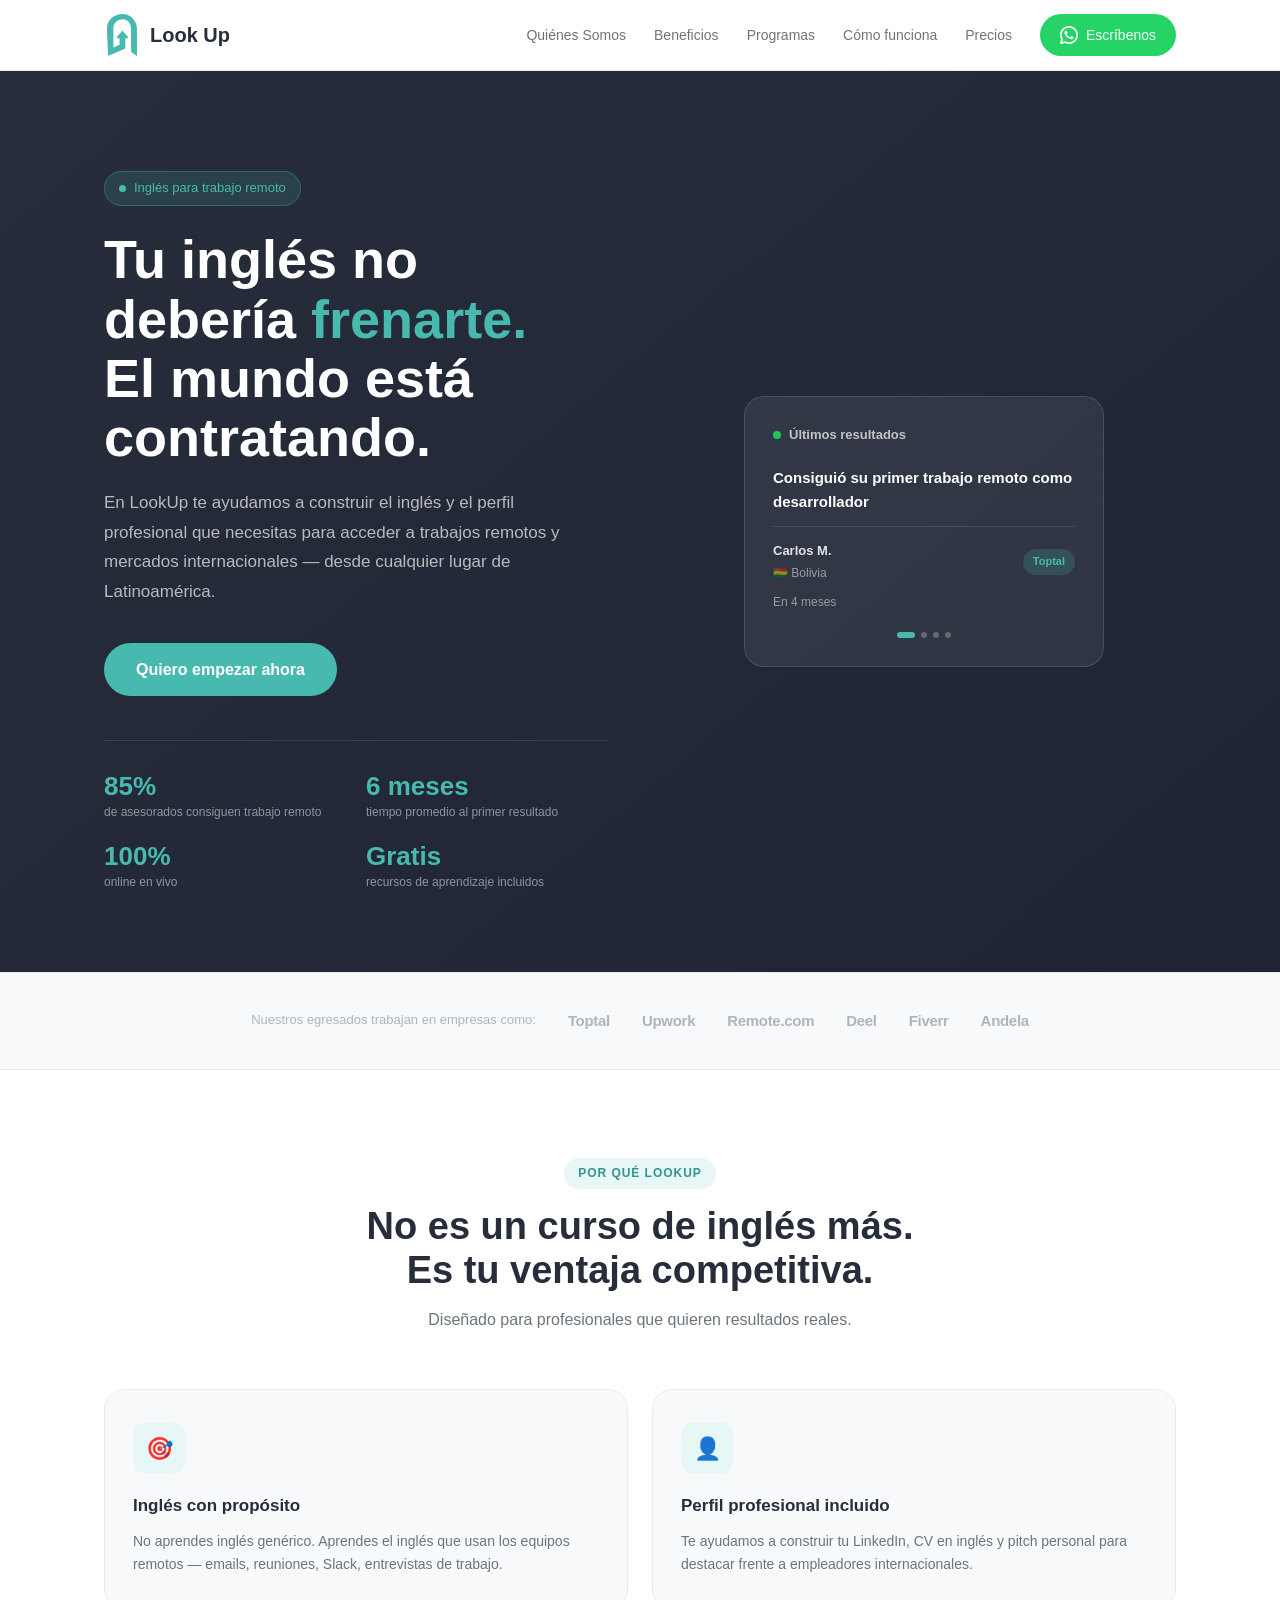
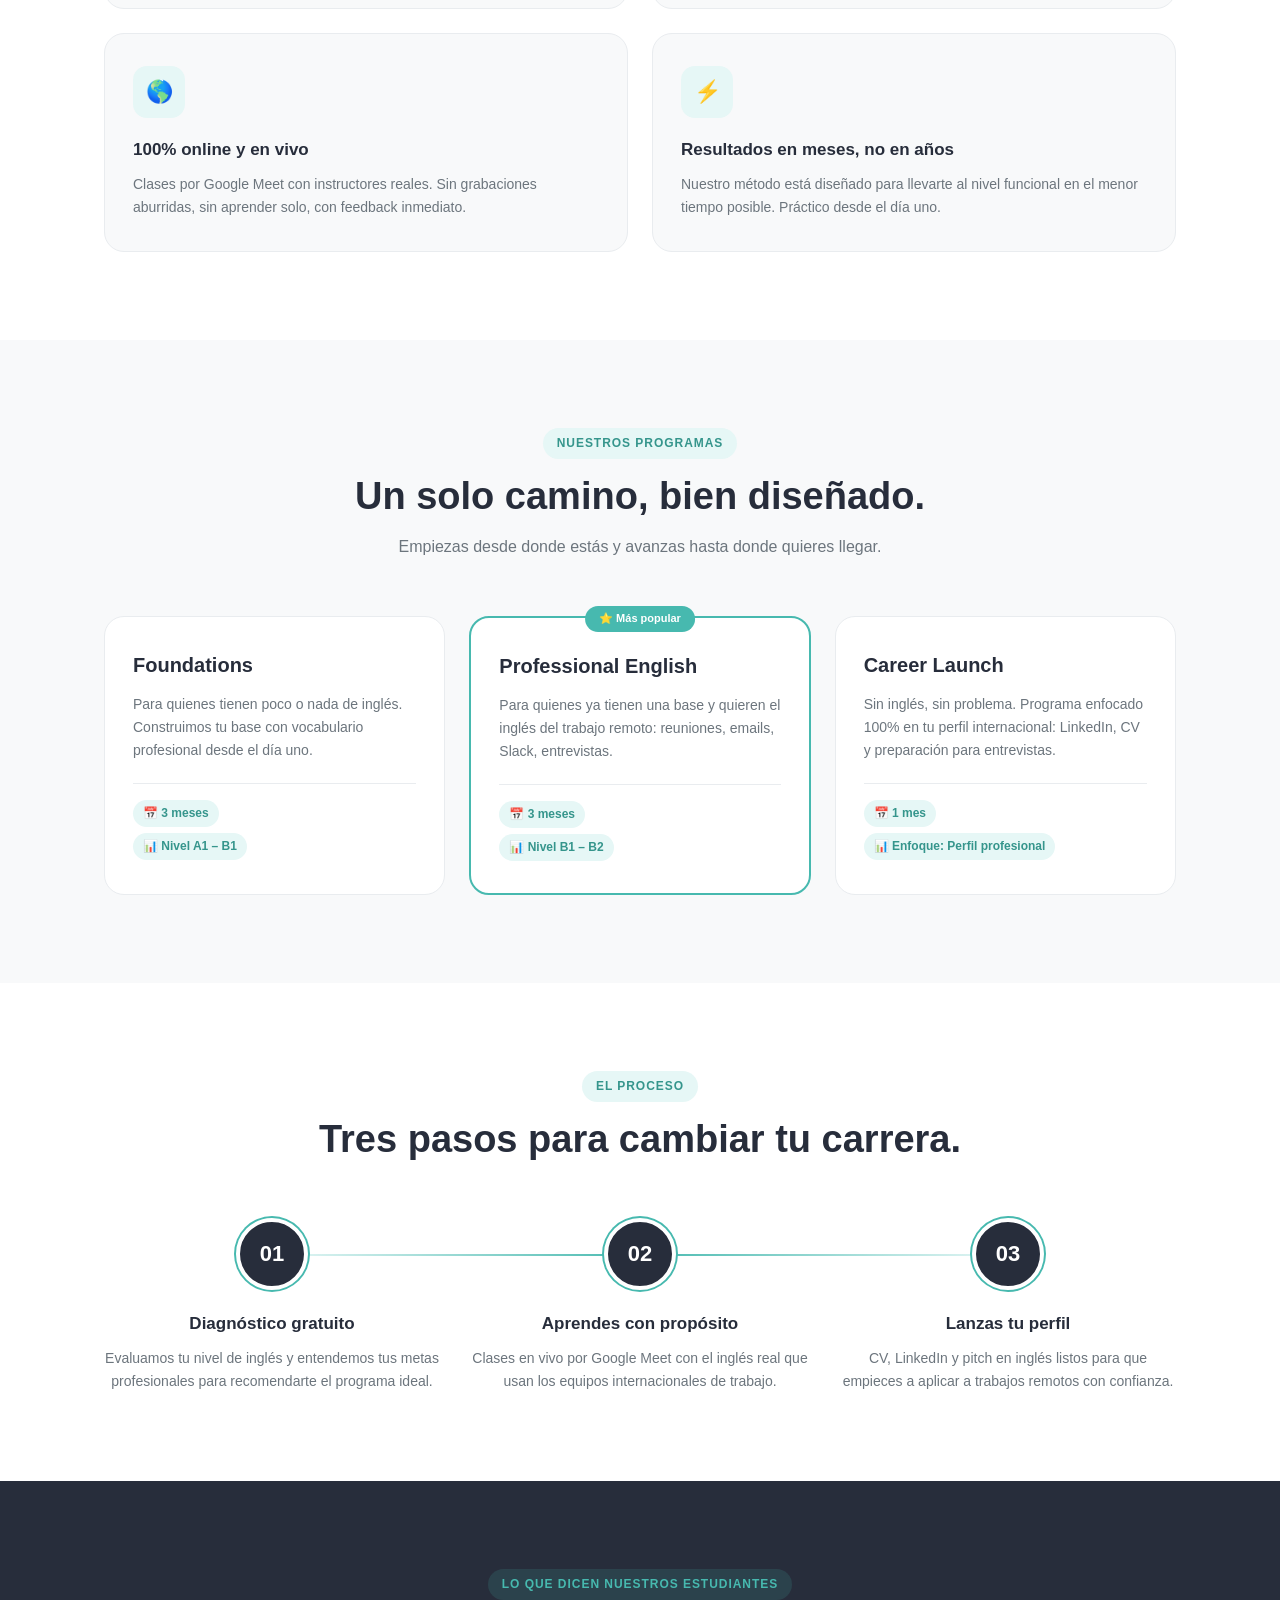
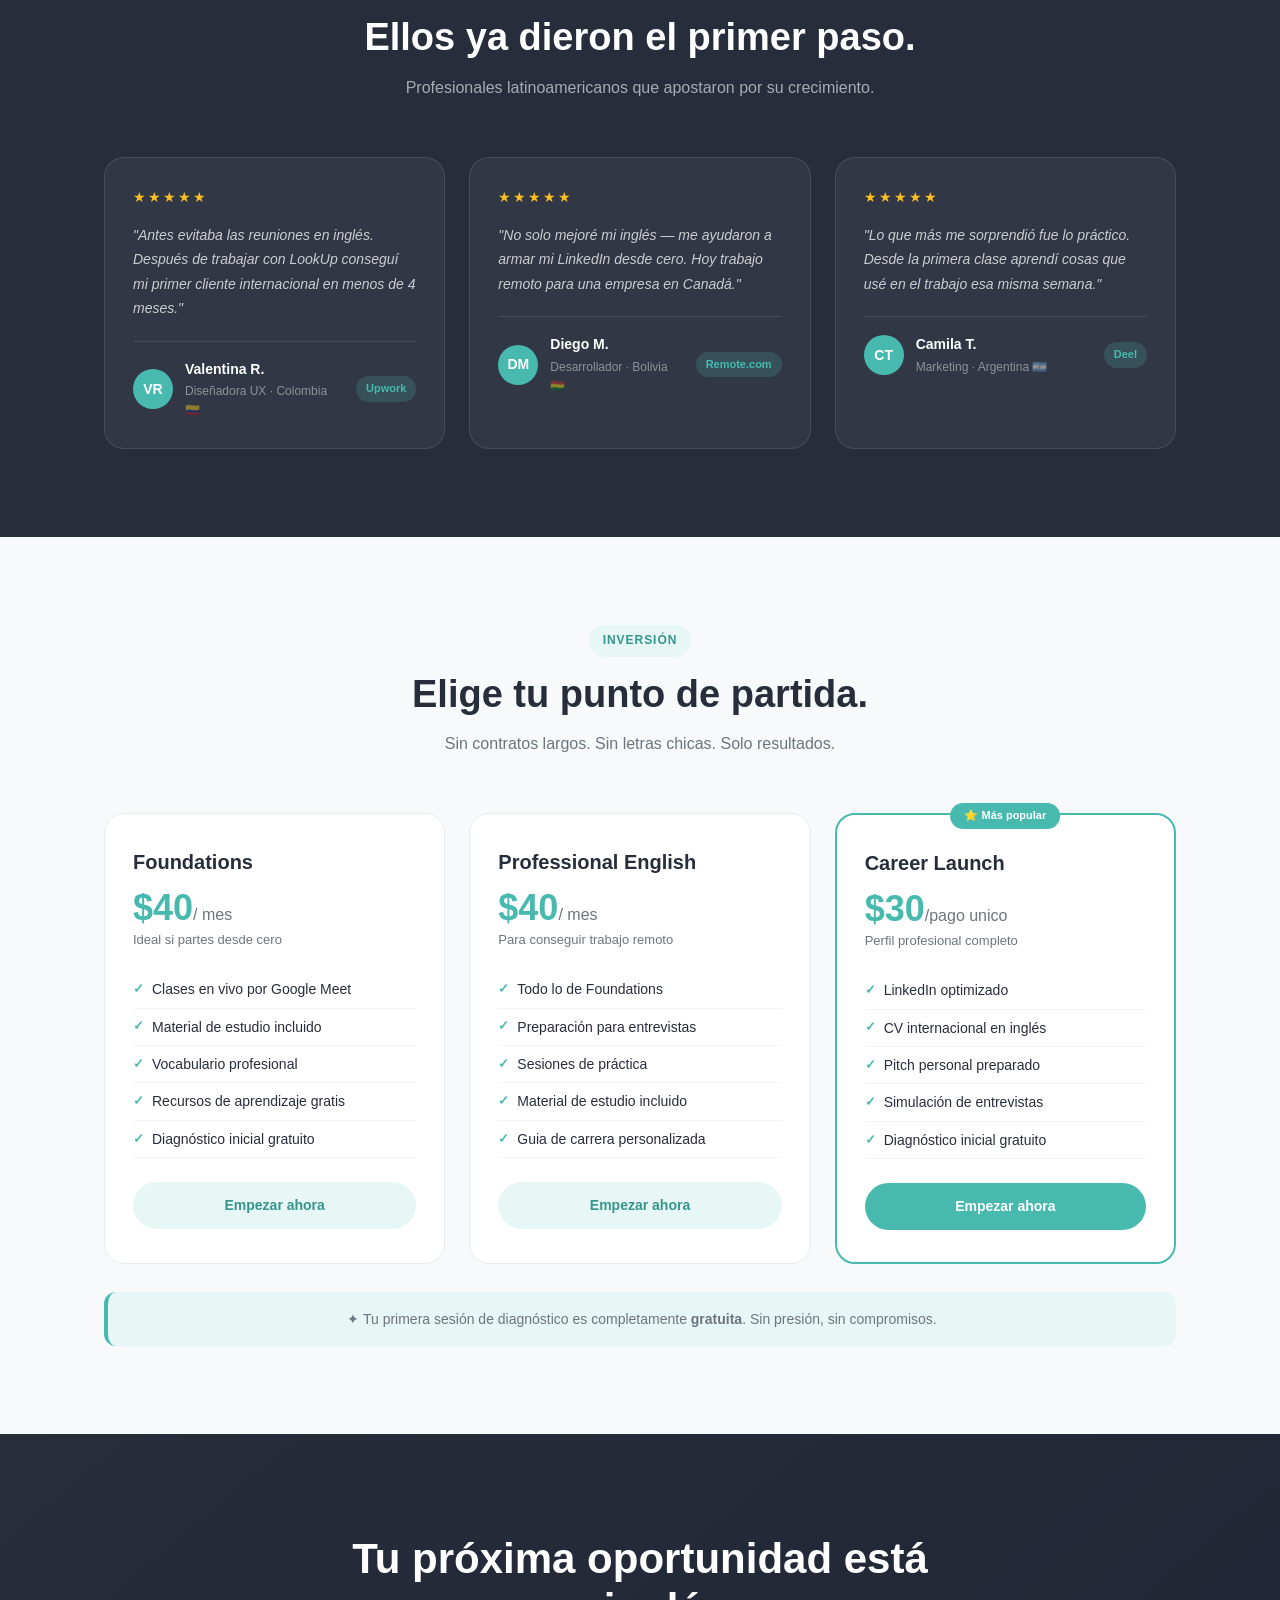
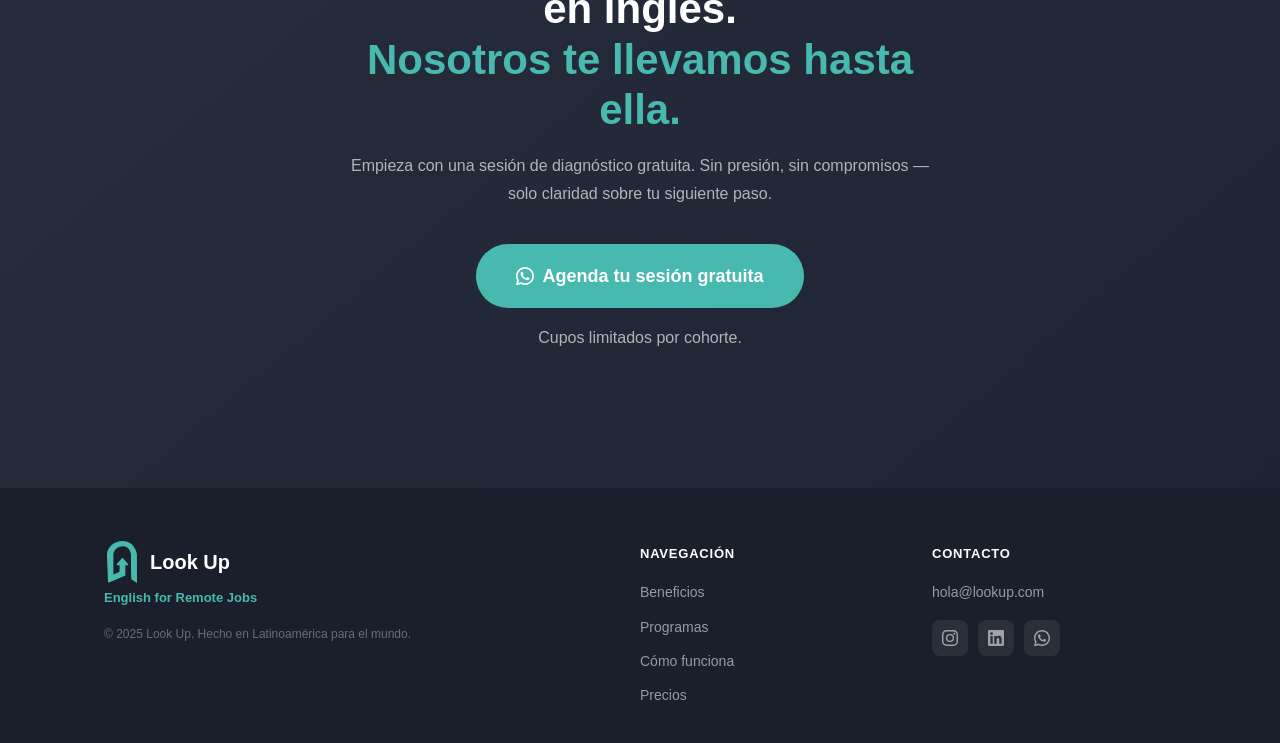
==== commit 51ad47b3: "modified:   index.html" ====
--- a/index.html
+++ b/index.html
@@ -211,7 +211,7 @@
     </div>
   </footer>
 
-<script src="/Front-End/data.js"></script>
-<script src="/Front-End/main.js"></script>
+<script src="data.js"></script>
+<script src="main.js"></script>
 </body>
 </html>
